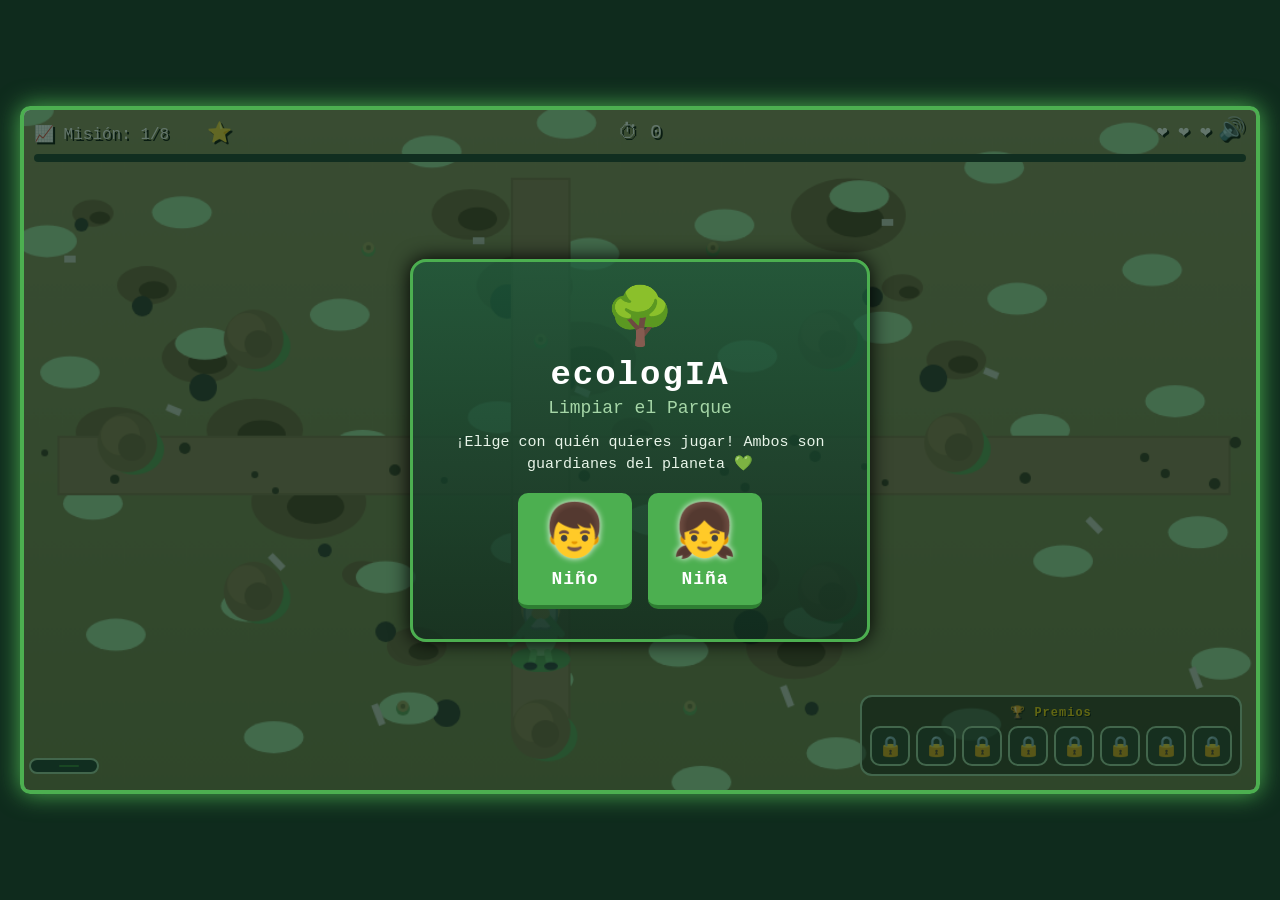
==== ecologIA-juego.html @ 9d5a1184 "Macetas: dibujo visible y grande, 4 macetas para colocar, fix undefined items de mision 8, sin talle" ====
<!DOCTYPE html>
<html lang="es">

<head>
    <meta charset="UTF-8">
    <meta name="viewport"
        content="width=device-width, initial-scale=1.0, maximum-scale=1.0, user-scalable=no, viewport-fit=cover">
    <title>ecologIA: Limpiar el Parque</title>
    <style>
        * {
            margin: 0;
            padding: 0;
            box-sizing: border-box;
        }

        #musicBtn {
            position: absolute;
            top: 10px;
            right: 10px;
            background: transparent;
            border: none;
            color: #fff;
            font-size: 22px;
            cursor: pointer;
            text-shadow: 2px 2px 0 #000;
            padding: 0;
            line-height: 1;
            z-index: 11;
        }

        #musicBtn:hover {
            opacity: 0.8;
        }

        #livesDisplay {
            position: absolute;
            top: 10px;
            right: 45px;
            color: white;
            font-size: 18px;
            text-shadow: 2px 2px 0 #000;
            pointer-events: none;
            z-index: 10;
        }

        html,
        body {
            height: 100%;
        }

        body {
            background: #0f2b1d;
            display: flex;
            justify-content: center;
            align-items: center;
            height: 100vh;
            height: 100dvh;
            font-family: 'Segoe UI', 'Courier New', monospace;
            overflow: hidden;
            touch-action: manipulation;
            -webkit-user-select: none;
            user-select: none;
            -webkit-touch-callout: none;
        }

        #gameContainer {
            position: relative;
            border: 4px solid #4caf50;
            border-radius: 10px;
            box-shadow: 0 0 24px #4caf50;
            overflow: hidden;
            touch-action: none;
        }

        canvas {
            display: block;
            background: #a8e6cf;
            touch-action: none;
        }

        #ui {
            position: absolute;
            top: 10px;
            left: 10px;
            right: 10px;
            color: white;
            font-size: 16px;
            text-shadow: 2px 2px 0 #000;
            pointer-events: none;
            z-index: 10;
            display: flex;
            justify-content: space-between;
            gap: 10px;
        }

        #ui .left span {
            margin-right: 18px;
        }

        #timerDisplay {
            position: absolute;
            top: 10px;
            left: 50%;
            transform: translateX(-50%);
            color: white;
            font-size: 20px;
            text-shadow: 2px 2px 0 #000;
            pointer-events: none;
            z-index: 10;
        }

        #progressBar {
            position: absolute;
            top: 44px;
            left: 10px;
            right: 10px;
            height: 8px;
            background: #163527;
            border-radius: 5px;
            z-index: 10;
            pointer-events: none;
            overflow: hidden;
        }

        #progressBar.hidden {
            display: none;
        }

        #progressFill {
            height: 100%;
            width: 100%;
            background: #4caf50;
            border-radius: 5px;
            transition: width 0.1s linear;
        }

        #missionBanner {
            position: absolute;
            bottom: 16px;
            left: 5px;
            background: #163527;
            border: 2px solid #a5d6a7;
            border-radius: 20px;
            padding: 5px 18px;
            color: white;
            font-size: 15px;
            font-weight: bold;
            text-shadow: 1px 1px 0 #000;
            z-index: 10;
            pointer-events: none;
            display: flex;
            gap: 10px;
            align-items: center;
            white-space: nowrap;
        }

        #missionBanner.hidden {
            display: none;
        }

        #missionIcon {
            border-radius: 4px;
            flex-shrink: 0;
        }

        #missionProgress {
            background: #2e7d32;
            border-radius: 10px;
            padding: 1px 10px;
        }

        #prizeBoard {
            position: absolute;
            bottom: 14px;
            right: 14px;
            background: rgba(0, 0, 0, 0.55);
            border: 2px solid #a5d6a7;
            border-radius: 12px;
            padding: 8px;
            z-index: 16;
            pointer-events: auto;
            display: flex;
            flex-direction: column;
            align-items: center;
            gap: 6px;
        }

        .prize-board-title {
            color: #ffd600;
            font-size: 12px;
            font-weight: bold;
            text-shadow: 1px 1px 0 #000;
            letter-spacing: 1px;
        }

        .prize-slots {
            display: flex;
            gap: 6px;
        }

        .prize-slot {
            width: 40px;
            height: 40px;
            background: rgba(28, 58, 40, 0.55);
            border: 2px solid #a5d6a7;
            border-radius: 10px;
            display: flex;
            align-items: center;
            justify-content: center;
            font-size: 20px;
            cursor: pointer;
            transition: transform 0.1s, border-color 0.1s, background 0.1s;
        }

        .prize-slot.locked {
            cursor: default;
        }

        .prize-slot.selected {
            border-color: #ffd600;
            background: rgba(109, 87, 0, 0.55);
            box-shadow: 0 0 8px #ffd600;
            transform: scale(1.1);
        }

        .prize-slot.placed {
            border-color: #4caf50;
            background: rgba(31, 77, 46, 0.55);
        }

        #placementBanner {
            position: absolute;
            bottom: 100px;
            left: 50%;
            transform: translateX(-50%);
            background: #0f2b1d;
            border: 2px solid #ffd600;
            border-radius: 12px;
            padding: 10px 16px;
            color: white;
            font-size: 14px;
            font-weight: bold;
            text-shadow: 1px 1px 0 #000;
            z-index: 18;
            display: flex;
            align-items: center;
            gap: 12px;
            white-space: nowrap;
        }

        #placementBanner button {
            font-size: 14px;
            padding: 6px 14px;
        }

        #placementBanner.hidden {
            display: none;
        }

        .screen {
            position: absolute;
            inset: 0;
            background: rgba(15, 43, 29, 0.65);
            display: flex;
            justify-content: center;
            align-items: center;
            z-index: 20;
        }

        .screen.hidden {
            display: none;
        }

        .card {
            background: linear-gradient(180deg, rgba(29, 92, 61, 0.7), rgba(15, 43, 29, 0.7));
            border: 3px solid #4caf50;
            border-radius: 16px;
            padding: 30px 36px;
            max-width: 92%;
            width: 460px;
            text-align: center;
            color: white;
            box-shadow: 0 0 20px #000000;
        }

        .logo {
            font-size: 56px;
            line-height: 1;
        }

        h1 {
            font-size: 34px;
            margin: 8px 0 4px;
            letter-spacing: 2px;
        }

        .subtitle {
            color: #a5d6a7;
            font-size: 18px;
            margin-bottom: 14px;
        }

        .intro {
            font-size: 15px;
            line-height: 1.5;
            margin-bottom: 16px;
            color: #e8f5e9;
        }

        .instructions {
            display: flex;
            flex-direction: column;
            gap: 8px;
            font-size: 14px;
            margin-bottom: 20px;
            color: #c8e6c9;
        }

        .instructions div {
            display: flex;
            align-items: center;
            gap: 6px;
            justify-content: center;
        }

        .key {
            display: inline-block;
            background: #2e7d32;
            border: 1px solid #a5d6a7;
            border-bottom-width: 3px;
            border-radius: 6px;
            padding: 2px 8px;
            font-weight: bold;
        }

        button {
            background: #4caf50;
            color: white;
            border: none;
            border-bottom: 4px solid #2e7d32;
            border-radius: 10px;
            font-size: 20px;
            font-weight: bold;
            padding: 12px 34px;
            cursor: pointer;
            font-family: inherit;
            letter-spacing: 1px;
            transition: transform 0.08s, background 0.15s;
        }

        button:hover {
            background: #66bb6a;
        }

        button:active {
            transform: translateY(2px);
            border-bottom-width: 2px;
        }

        .char-select {
            display: flex;
            gap: 16px;
            justify-content: center;
        }

        .char-option {
            display: flex;
            flex-direction: column;
            align-items: center;
            gap: 8px;
            padding: 16px 24px;
            font-size: 18px;
        }

        .char-face {
            font-size: 52px;
            line-height: 1;
            filter: drop-shadow(0 0 3px #ffffff);
        }

        .final-score {
            font-size: 22px;
            margin: 12px 0;
            color: #a5d6a7;
        }

        .tip {
            font-size: 14px;
            color: #c8e6c9;
            margin-bottom: 18px;
        }

        .fact-bubble {
            position: absolute;
            bottom: 30px;
            left: 50%;
            transform: translateX(-50%);
            background: #ffffff;
            color: #1b5e20;
            padding: 10px 16px;
            border-radius: 12px;
            border: 2px solid #4caf50;
            font-size: 14px;
            max-width: 84%;
            text-align: center;
            z-index: 15;
            box-shadow: 0 3px 8px #000000;
            animation: pop 0.3s ease;
        }

        .fact-bubble.hidden {
            display: none;
        }

        @keyframes pop {
            from {
                transform: translateX(-50%) scale(0.7);
            }

            to {
                transform: translateX(-50%) scale(1);
            }
        }

        .speech-bubble {
            position: absolute;
            bottom: 90px;
            left: 50%;
            transform: translateX(-50%);
            background: #ffffff;
            color: #1b5e20;
            border: 3px solid #4caf50;
            border-radius: 16px;
            padding: 12px 18px;
            font-size: 17px;
            font-weight: bold;
            max-width: 82%;
            text-align: center;
            z-index: 18;
            display: flex;
            align-items: center;
            gap: 10px;
            box-shadow: 0 3px 8px #000000;
            animation: pop 0.3s ease;
        }

        .speech-bubble.hidden {
            display: none;
        }

        #speechFace {
            width: 64px;
            height: 64px;
            flex-shrink: 0;
        }

        #touchControls {
            position: absolute;
            bottom: 12px;
            left: 0;
            right: 0;
            display: flex;
            justify-content: space-between;
            align-items: flex-end;
            padding: 0 14px;
            z-index: 15;
            pointer-events: none;
        }

        #touchControls.hidden {
            display: none !important;
        }

        .dpad {
            display: grid;
            grid-template-columns: 56px 56px 56px;
            grid-template-rows: 56px 56px 56px;
            gap: 4px;
        }

        .ctrl-btn {
            pointer-events: auto;
            width: 56px;
            height: 56px;
            border-radius: 12px;
            font-size: 20px;
            padding: 0;
            background: #4caf50;
            border: 2px solid #ffffff;
            border-bottom: 4px solid #2e7d32;
        }

        .dp-up {
            grid-column: 2;
            grid-row: 1;
        }

        .dp-left {
            grid-column: 1;
            grid-row: 2;
        }

        .dp-right {
            grid-column: 3;
            grid-row: 2;
        }

        .dp-down {
            grid-column: 2;
            grid-row: 3;
        }

        .actions {
            display: flex;
            gap: 10px;
            padding-bottom: 4px;
        }

        .act-btn {
            pointer-events: auto;
            width: 58px;
            height: 58px;
            border-radius: 50%;
            font-size: 24px;
            padding: 0;
            background: #ff9800;
            border: 2px solid #ffffff;
            border-bottom: 4px solid #e65100;
        }

        .act-btn:active {
            transform: translateY(2px);
            border-bottom-width: 2px;
        }

        @media (pointer: coarse) {
            #touchControls {
                display: flex;
            }

            #missionBanner {
                bottom: 195px;
            }

            #placementBanner {
                bottom: 135px;
            }

            #prizeBoard {
                bottom: 140px;
            }

            #missionText {
                font-size: 13px;
            }

            #ui {
                font-size: 13px;
            }

            #speechBubble {
                bottom: 200px;
            }

            .prize-slot {
                width: 44px;
                height: 44px;
                font-size: 22px;
            }
        }

        @media (max-height: 500px) {
            #missionBanner {
                bottom: 160px;
            }
        }
    </style>
</head>

<body>

    <div id="gameContainer">
        <canvas id="gameCanvas"></canvas>

        <div id="ui">
            <div class="left">
                <span id="levelDisplay">📈 Nivel: 1</span>
                <button id="cheatBtn" style="pointer-events:auto; background:transparent; border:none; color:white; font-size:20px; cursor:pointer; text-shadow:2px 2px 0 #000; padding:0; margin-left:10px; box-shadow:none;" title="Atajo">⭐</button>
            </div>
        </div>

        <button id="musicBtn" title="Música de fondo">🔊</button>
        <span id="livesDisplay">❤️ ❤️ ❤️</span>

        <div id="progressBar">
            <div id="progressFill"></div>
        </div>

        <div id="timerDisplay">⏱ 45</div>

        <div id="missionBanner">
            <span id="missionText"></span>
            <span id="missionProgress"></span>
        </div>

        <div id="prizeBoard">
            <div class="prize-board-title">🏆 Premios</div>
            <div class="prize-slots" id="prizeSlots"></div>
        </div>

        <div id="placementBanner" class="hidden">
            <span>Elige un premio del tablero y haz clic en el parque para colocarlo</span>
            <button id="finishBtn">Terminar</button>
        </div>

        <div id="factBubble" class="fact-bubble hidden"></div>

        <div id="speechBubble" class="speech-bubble hidden">
            <canvas id="speechFace" width="80" height="80"></canvas>
            <span id="speechText"></span>
        </div>

        <div id="ballChoice" class="screen hidden">
            <div class="card">
                <h1>🎮 Elige un juego</h1>
                <p class="tip">¿Qué quieres jugar?</p>
                <div class="char-select">
                    <button id="soccerBtn" class="char-option">
                        <span class="char-face">⚽</span>
                        <span class="char-name">Fútbol</span>
                    </button>
                    <button id="volleyBtn" class="char-option">
                        <span class="char-face">🏐</span>
                        <span class="char-name">Vóley</span>
                    </button>
                </div>
            </div>
        </div>

        <div id="touchControls" class="hidden">
            <div class="dpad">
                <button id="btnUp" class="ctrl-btn dp-up">▲</button>
                <button id="btnLeft" class="ctrl-btn dp-left">◀</button>
                <button id="btnRight" class="ctrl-btn dp-right">▶</button>
                <button id="btnDown" class="ctrl-btn dp-down">▼</button>
            </div>
            <div class="actions">
                <button id="btnKick" class="act-btn" title="Patear la pelota">⚽</button>
                <button id="btnGrab" class="act-btn" title="Agarrar / tirar la pelota">🤲</button>
            </div>
        </div>

        <div id="selectScreen" class="screen">
            <div class="card">
                <div class="logo">🌳</div>
                <h1>ecologIA</h1>
                <p class="subtitle">Limpiar el Parque</p>
                <p class="intro">¡Elige con quién quieres jugar! Ambos son guardianes del planeta 💚</p>
                <div class="char-select">
                    <button id="boyBtn" class="char-option">
                        <span class="char-face boy-face">👦</span>
                        <span class="char-name">Niño</span>
                    </button>
                    <button id="girlBtn" class="char-option">
                        <span class="char-face girl-face">👧</span>
                        <span class="char-name">Niña</span>
                    </button>
                </div>
            </div>
        </div>

        <div id="startScreen" class="screen hidden">
            <div class="card">
                <div class="logo">🌳</div>
                <h1>ecologIA</h1>
                <p class="subtitle">Limpiar el Parque</p>
                <p class="intro">El parque está sucio y descuidado. Completa cada misión recogiendo sólo la basura que
                    indica antes de que el tiempo se agote. Cada premio que ganes caerá en el tablero de abajo 🏆, y
                    cuando termines de limpiar el parque podrás colocarlos donde quieras. ¡Sé el guardian que el planeta
                    necesita!</p>
                <div class="instructions">
                    <div><span class="key">WASD</span> / <span class="key">←↑↓→</span> Mover</div>
                    <div><span class="key">Espacio</span> Patear la pelota · <span class="key">R</span> Agarrar / tirar
                    </div>
                    <div><span class="key">Clic</span> Colocar premios al final</div>
                </div>
                <button id="startBtn">Comenzar</button>
            </div>
        </div>

        <div id="gameOverScreen" class="screen hidden">
            <div class="card">
                <h1>💔 ¡Se acabó!</h1>
                <p class="tip">El planeta te necesita: cada residuo bien separado cuenta.</p>
                <button id="restartBtn">Reintentar</button>
            </div>
        </div>

        <div id="congratsScreen" class="screen hidden" style="background:transparent;">
            <div class="card" style="margin-top:10px;">
                <div class="logo">🌍</div>
                <h1>¡Felicidades eres un guardian del planeta!</h1>
                <p class="tip">Gracias por cuidar nuestro hogar. Cada acción cuenta para un futuro mejor.</p>
                <button id="guardianBtn">Cuidaré el planeta</button>
            </div>
        </div>
    </div>

    <script>
        /* ecologIA: Limpiar el Parque - Motor del juego */
        (() => {
            'use strict';

            const canvas = document.getElementById('gameCanvas');
            const ctx = canvas.getContext('2d');

            const W = 1080, H = 600;
            const BOUNDS = { x1: 45, y1: 70, x2: 1035, y2: 550 };

            const TREES = [[200, 200], [700, 200], [200, 420], [700, 420], [90, 290], [810, 290], [450, 540]];

            const FLOWERS = [[300, 120], [600, 120], [330, 520], [580, 520], [450, 200], [450, 440]];

            const ITEMS = [
                { emoji: '🥛', cat: 'descartable', fact: 'Gracias a la invención de los vasos de plastico logra evitar contagios, al no compartir tazas.' },
                { emoji: '🥕', cat: 'organico', fact: 'La composta hecha con restos orgánicos enriquece el suelo.' },
                { emoji: '🧴', cat: 'plastico', fact: 'Una botella de plástico tarda hasta 500 años en degradarse.' },
                { emoji: '🛍️', cat: 'plastico', fact: 'Cada año terminan en el mar 8 millones de toneladas de plástico.' },
                { emoji: '🥤', cat: 'plastico', fact: '¡Reutilizar bolsas evita miles de bolsas plásticas al año!' },
                { emoji: '🛢️', cat: 'galon', fact: '¿Sabías que los galones de plástico se podían transformar en lindas macetas?' },
                { emoji: '🫙', cat: 'taper', fact: '¿Sabías que los toppers de plástico están hechos de polímeros sintéticos derivados del petróleo?' },
                { emoji: '🪥', cat: 'sorbete', fact: 'Los sorbetes de plástico contaminan los océanos y matan a los animales marinos.' },
                { emoji: '🍬', cat: 'envoltorio', fact: 'Cuando intentas abrir el envoltorio del caramelo en un lugar con mucho silencio hace mucho ruido.' },
            ];

            const MISSIONS = [
                { accepts: ['🧴'], name: 'Recoge botellas de plástico', icon: '🧴', target: 8, prize: 'ball' },
                { accepts: ['🛢️'], name: 'Recoge galones de plástico', icon: '🛢️', target: 7, prize: 'ballgoal' },
                { accepts: ['🥛'], name: 'Recoge vasos de plástico', icon: '🥛', target: 6, prize: 'seesaw' },
                { accepts: ['🫙'], name: 'Recoge tapers de plástico', icon: '🫙', target: 4, prize: 'swing' },
                { accepts: ['🛍️'], name: 'Recoge bolsas de plástico', icon: '🛍️', target: 7, prize: 'stroller' },
                { accepts: ['🪥'], name: 'Recoge sorbetes de plástico', icon: '🪥', target: 6, prize: 'pool' },
                { accepts: ['🍬'], name: 'Recoge envoltorios de dulces', icon: '🍬', target: 5, prize: 'bicycle' },
                { accepts: [], name: 'Taller de reciclaje', icon: '🛠️', target: 1, prize: 'planter' },
            ];
            const MAX_LEVEL = MISSIONS.length;

            const PRIZES_INFO = {
                ball: { name: 'Pelota amarilla', emoji: '⚽' },
                ballgoal: {
                    name: 'Pelota con arco', emoji: '⚽',
                    svg: '<svg viewBox="0 0 52 52" width="44" height="44">' +
                        '<path d="M5 47 L5 14 L47 14 L47 47" fill="none" stroke="#ffffff" stroke-width="3"/>' +
                        '<line x1="15" y1="14" x2="15" y2="47" stroke="#ffffff" stroke-width="1.5"/>' +
                        '<line x1="26" y1="14" x2="26" y2="47" stroke="#ffffff" stroke-width="1.5"/>' +
                        '<line x1="37" y1="14" x2="37" y2="47" stroke="#ffffff" stroke-width="1.5"/>' +
                        '<line x1="5" y1="25" x2="47" y2="25" stroke="#ffffff" stroke-width="1.5"/>' +
                        '<line x1="5" y1="36" x2="47" y2="36" stroke="#ffffff" stroke-width="1.5"/>' +
                        '</svg>',
                },
                seesaw: {
                    name: 'Sube y baja', emoji: '🛝',
                    svg: '<svg viewBox="0 0 52 52" width="44" height="44">' +
                        '<line x1="5" y1="47" x2="48" y2="47" stroke="#5d4037" stroke-width="2.5"/>' +
                        '<path d="M32 47 L45 47 L39 34 Z" fill="#a1887f" stroke="#5d4037" stroke-width="1"/>' +
                        '<rect x="28" y="31" width="20" height="3.5" rx="1.5" fill="#8d6e63" transform="rotate(-10 38 33)"/>' +
                        '</svg>',
                },
                swing: {
                    name: 'Columpio', emoji: '🛝',
                    svg: '<svg viewBox="0 0 52 52" width="44" height="44">' +
                        '<path d="M5 47 L17 14 L29 47" fill="none" stroke="#5d4037" stroke-width="2.5"/>' +
                        '<line x1="12" y1="21" x2="12" y2="33" stroke="#5d4037" stroke-width="1.5"/>' +
                        '<line x1="22" y1="21" x2="22" y2="33" stroke="#5d4037" stroke-width="1.5"/>' +
                        '<rect x="9" y="33" width="16" height="3.5" rx="1.5" fill="#8d6e63"/>' +
                        '</svg>',
                },
                stroller: { name: '3 carritos para pasear niños', emoji: '🚗' },
                pool: { name: 'Piscina', emoji: '🏊' },
                bicycle: { name: '3 bicicletas', emoji: '🚲' },
                planter: { name: 'Macetas', emoji: '🪴' },
            };
            const PRIZE_ORDER = ['ball', 'ballgoal', 'seesaw', 'swing', 'stroller', 'pool', 'bicycle', 'planter'];

            const PICKUP_R = 28;
            const SPEED = 235;

            const state = {
                running: false,
                over: false,
                won: false,
                score: 0,
                lives: 3,
                level: 1,
                missionIndex: 0,
                mission: null,
                cleanCount: 0,
                gender: 'boy',
                player: { x: 450, y: 460, vx: 0, vy: 0, dir: { x: 0, y: -1 }, bob: 0 },
                keys: {},
                items: [],
                prizes: [],
                kickBall: null,
                holdingBall: false,
                people: [],
                playBall: null,
                roundFacts: [],
                placement: false,
                selectedPrize: null,
                selectedVariant: null,
                ballStage: null,
                lastCollected: null,
                lastCollectedAlpha: 0,
                bikeTimer: null,
                missionIntro: null,
                timer: 0,
                timeLimit: 50,
                shake: 0,
                particles: [],
                popups: [],
                bob: 0,
                lastTime: 0,
            };

            let audioCtx = null;

            // ---------- Utilidades ----------
            const $ = (id) => document.getElementById(id);

            function rand(items) { return items[Math.floor(Math.random() * items.length)]; }

            function dist(ax, ay, bx, by) { return Math.hypot(bx - ax, by - ay); }

            function lerpColor(a, b, t) {
                const pa = parseInt(a.slice(1), 16);
                const pb = parseInt(b.slice(1), 16);
                const ar = (pa >> 16) & 255, ag = (pa >> 8) & 255, ab = pa & 255;
                const br = (pb >> 16) & 255, bg = (pb >> 8) & 255, bb = pb & 255;
                const r = Math.round(ar + (br - ar) * t);
                const g = Math.round(ag + (bg - ag) * t);
                const bl = Math.round(ab + (bb - ab) * t);
                return `rgb(${r},${g},${bl})`;
            }

            function roundedRect(x, y, w, h, r) {
                r = Math.min(r, w / 2, h / 2);
                ctx.beginPath();
                ctx.moveTo(x + r, y);
                ctx.arcTo(x + w, y, x + w, y + h, r);
                ctx.arcTo(x + w, y + h, x, y + h, r);
                ctx.arcTo(x, y + h, x, y, r);
                ctx.arcTo(x, y, x + w, y, r);
                ctx.closePath();
            }

            function randomSpot(avoidItems = true) {
                for (let i = 0; i < 200; i++) {
                    const x = BOUNDS.x1 + Math.random() * (BOUNDS.x2 - BOUNDS.x1);
                    const y = BOUNDS.y1 + Math.random() * (BOUNDS.y2 - BOUNDS.y1);
                    if (dist(x, y, state.player.x, state.player.y) < 60) continue;
                    if (x > 960 && y > 490) continue;
                    if (avoidItems && state.items.some((it) => dist(x, y, it.x, it.y) < 55)) continue;
                    return { x, y };
                }
                return { x: 450, y: 300 };
            }

            // ---------- Audio ----------
            function ensureAudio() {
                if (!audioCtx) {
                    const AC = window.AudioContext || window.webkitAudioContext;
                    if (AC) audioCtx = new AC();
                }
                return audioCtx;
            }

            function tone(freq, dur, type = 'sine', vol = 0.2, when = 0) {
                const c = ensureAudio();
                if (!c) return;
                const o = c.createOscillator();
                const g = c.createGain();
                o.type = type;
                o.frequency.value = freq;
                const t = c.currentTime + when;
                g.gain.setValueAtTime(0.0001, t);
                g.gain.exponentialRampToValueAtTime(vol, t + 0.02);
                g.gain.exponentialRampToValueAtTime(0.0001, t + dur);
                o.connect(g).connect(c.destination);
                o.start(t);
                o.stop(t + dur + 0.05);
            }

            function sfxPick() { tone(440, 0.08, 'sine', 0.2); tone(660, 0.08, 'sine', 0.18, 0.06); }
            function sfxGood() { tone(523, 0.12, 'sine', 0.25); tone(784, 0.2, 'sine', 0.25, 0.09); }
            function sfxBad() { tone(180, 0.25, 'sawtooth', 0.22); tone(120, 0.3, 'sawtooth', 0.18, 0.1); }
            function sfxHint() { tone(350, 0.08, 'triangle', 0.12); }
            function sfxLevel() { [523, 659, 784, 1047].forEach((f, i) => tone(f, 0.15, 'square', 0.16, i * 0.1)); }
            function sfxWin() { [523, 659, 784, 1047, 1319].forEach((f, i) => tone(f, 0.2, 'triangle', 0.2, i * 0.12)); }
            function sfxGameOver() { [400, 300, 200, 100].forEach((f, i) => tone(f, 0.2, 'sawtooth', 0.18, i * 0.15)); }

            // ---------- Música de fondo (naturaleza) ----------
            const natureMusic = {
                started: false,
                muted: false,
                birdTimer: 3,
                musicStarted: false,
                nextBar: 0,
                bpm: 105,
                melody: [
                    [0, 523.25], [2, 659.25], [4, 783.99], [6, 659.25],
                    [8, 880], [10, 783.99], [12, 659.25], [14, 523.25],
                    [16, 587.33], [18, 698.46], [20, 880], [22, 698.46],
                    [24, 783.99], [26, 698.46], [28, 587.33], [30, 493.88],
                    [32, 523.25], [34, 659.25], [36, 783.99], [38, 659.25],
                    [40, 880], [42, 783.99], [44, 659.25], [46, 783.99],
                    [48, 698.46], [50, 587.33], [52, 493.88], [54, 587.33],
                    [56, 523.25], [62, 1046.5],
                ],
                bass: [
                    [0, 130.81], [4, 130.81], [8, 196], [12, 196],
                    [16, 220], [20, 220], [24, 174.61], [28, 174.61],
                    [32, 130.81], [36, 130.81], [40, 196], [44, 196],
                    [48, 174.61], [52, 174.61], [56, 130.81], [60, 130.81],
                ],
                playNote(freq, t, dur, type, vol) {
                    const c = ensureAudio();
                    const o = c.createOscillator();
                    const g = c.createGain();
                    o.type = type;
                    o.frequency.value = freq;
                    g.gain.setValueAtTime(0.0001, t);
                    g.gain.exponentialRampToValueAtTime(vol, t + 0.02);
                    g.gain.exponentialRampToValueAtTime(0.0001, t + dur);
                    o.connect(g);
                    g.connect(c.destination);
                    o.start(t);
                    o.stop(t + dur + 0.05);
                },
                scheduleBar() {
                    const c = ensureAudio();
                    if (!c) return;
                    const stepDur = 60 / this.bpm / 2;
                    this.melody.forEach(([st, f]) => {
                        this.playNote(f, this.nextBar + st * stepDur, stepDur * 0.85, 'triangle', 0.07);
                    });
                    this.bass.forEach(([st, f]) => {
                        this.playNote(f, this.nextBar + st * stepDur, stepDur * 4, 'sine', 0.1);
                    });
                    this.nextBar += 32 * stepDur;
                },
                startMusic() {
                    const c = ensureAudio();
                    if (!c || this.musicStarted) return;
                    this.musicStarted = true;
                    this.nextBar = c.currentTime + 0.1;
                },
                start() {
                    const c = ensureAudio();
                    if (!c || this.started) return;
                    this.started = true;
                    try { if (c.resume) c.resume(); } catch (e) { }
                    // buffer de ruido (viento)
                    const len = c.sampleRate * 2;
                    const buf = c.createBuffer(1, len, c.sampleRate);
                    const d = buf.getChannelData(0);
                    let last = 0;
                    for (let i = 0; i < len; i++) {
                        const w = Math.random() * 2 - 1;
                        last = (last + 0.02 * w) / 1.02;
                        d[i] = last * 4;
                    }
                    // viento suave
                    const src = c.createBufferSource();
                    src.buffer = buf;
                    src.loop = true;
                    const lp = c.createBiquadFilter();
                    lp.type = 'lowpass';
                    lp.frequency.value = 480;
                    this.wind = c.createGain();
                    this.wind.gain.value = 0.06;
                    src.connect(lp);
                    lp.connect(this.wind);
                    this.wind.connect(c.destination);
                    src.start();
                    const lfo = c.createOscillator();
                    lfo.frequency.value = 0.08;
                    const lfoG = c.createGain();
                    lfoG.gain.value = 0.03;
                    lfo.connect(lfoG);
                    lfoG.connect(this.wind.gain);
                    lfo.start();
                    const flfo = c.createOscillator();
                    flfo.frequency.value = 0.05;
                    const flfoG = c.createGain();
                    flfoG.gain.value = 150;
                    flfo.connect(flfoG);
                    flfoG.connect(lp.frequency);
                    flfo.start();
                    // arroyo (ruido en banda media, muy suave)
                    const src2 = c.createBufferSource();
                    src2.buffer = buf;
                    src2.loop = true;
                    src2.playbackRate.value = 0.7;
                    const bp = c.createBiquadFilter();
                    bp.type = 'bandpass';
                    bp.frequency.value = 2200;
                    bp.Q.value = 0.6;
                    this.stream = c.createGain();
                    this.stream.gain.value = 0.015;
                    src2.connect(bp);
                    bp.connect(this.stream);
                    this.stream.connect(c.destination);
                    src2.start();
                    this.startMusic();
                },
                setMuted(m) {
                    this.muted = m;
                    if (this.wind) this.wind.gain.value = m ? 0 : 0.06;
                    if (this.stream) this.stream.gain.value = m ? 0 : 0.015;
                    if (!m && this.musicStarted) {
                        const c = ensureAudio();
                        if (c) this.nextBar = c.currentTime + 0.1;
                    }
                },
                tick(dt) {
                    if (!this.started || this.muted) return;
                    this.birdTimer -= dt;
                    if (this.birdTimer <= 0) {
                        // varios pájaros cantando a la vez
                        this.chirp();
                        if (Math.random() < 0.7) this.chirp();
                        if (Math.random() < 0.4) this.chirp();
                        if (Math.random() < 0.2) this.chirp();
                        this.birdTimer = 0.5 + Math.random() * 1.5;
                    }
                    // melodía del parque
                    if (this.musicStarted) {
                        const c = ensureAudio();
                        if (!c) return;
                        while (c.currentTime > this.nextBar - 0.15) {
                            if (this.muted) this.nextBar += 32 * (60 / this.bpm / 2);
                            else this.scheduleBar();
                        }
                    }
                },
                chirp() {
                    const c = ensureAudio();
                    if (!c) return;
                    const t = c.currentTime;
                    const osc = c.createOscillator();
                    const g = c.createGain();
                    const f0 = 2100 + Math.random() * 1400;
                    osc.type = 'sine';
                    osc.frequency.setValueAtTime(f0, t);
                    const notes = 3 + Math.floor(Math.random() * 3);
                    for (let i = 0; i < notes; i++) {
                        osc.frequency.exponentialRampToValueAtTime(f0 * (0.7 + Math.random() * 0.9), t + (i + 1) * 0.09);
                    }
                    g.gain.setValueAtTime(0.0001, t);
                    g.gain.exponentialRampToValueAtTime(0.05, t + 0.02);
                    g.gain.exponentialRampToValueAtTime(0.0001, t + 0.7);
                    osc.connect(g);
                    g.connect(c.destination);
                    osc.start(t);
                    osc.stop(t + 0.8);
                },
            };

            // ---------- Misiones ----------
            function spawnMissionItems(targetRemaining) {
                const mission = state.mission;
                const pool = ITEMS.filter((it) => mission.accepts.includes(it.emoji));
                const targetCount = Math.max(0, targetRemaining);
                state.items = state.items.filter((it) => it.missionIdx !== state.missionIndex);
                for (let i = 0; i < targetCount; i++) {
                    if (pool.length === 0) break;
                    const it = rand(pool);
                    const spot = randomSpot(true);
                    state.items.push({ ...it, missionIdx: state.missionIndex, x: spot.x, y: spot.y });
                }
            }

            function spawnAllItems() {
                state.items = [];
                MISSIONS.forEach((m, mi) => {
                    const pool = ITEMS.filter((it) => m.accepts.includes(it.emoji));
                    for (let i = 0; i < m.target; i++) {
                        if (pool.length === 0) break;
                        const it = rand(pool);
                        const spot = randomSpot(true);
                        state.items.push({ ...it, missionIdx: mi, x: spot.x, y: spot.y });
                    }
                });
            }

            function startMission(index, keepPos) {
                const m = MISSIONS[Math.min(index, MAX_LEVEL - 1)];
                state.level = index + 1;
                state.missionIndex = index;
                state.mission = { accepts: m.accepts, name: m.name, icon: m.icon, target: m.target, count: 0, prize: m.prize };
                state.timeLimit = 30;
                state.timer = state.timeLimit;
                if (!keepPos) {
                    state.player.x = 450;
                    state.player.y = 460;
                    state.player.dir = { x: 0, y: -1 };
                }
                if (!keepPos) spawnAllItems();
                state.roundFacts = [];
                state.running = false;
                state.missionIntro = { text: m.name, icon: m.icon, timer: 5 };
                updateHUD();
            }

            function resetGame() {
                state.score = 0;
                state.lives = 3;
                state.over = false;
                state.won = false;
                state.particles = [];
                state.popups = [];
                state.shake = 0;
                state.prizes = [];
                state.people = [];
                state.kickBall = null;
                state.holdingBall = false;
                state.playBall = null;
                state.placement = false;
                state.selectedPrize = null;
                state.selectedVariant = null;
                state.ballStage = null;
                state.cleanCount = 0;
                state.roundFacts = [];
                state.running = true;
                hideSpeech();
                $('missionBanner').classList.remove('hidden');
                $('progressBar').classList.remove('hidden');
                $('placementBanner').classList.add('hidden');
                $('prizeSlots').dataset.built = '';
                updateBoard();
                startMission(0);
                hideScreens();
                updateHUD();
            }

            // ---------- Acciones ----------
            function kickBall() {
                if (state.holdingBall) return;
                const pb = state.playBall;
                if (!pb || !pb.kids || !pb.kids.every((k) => k.arrived)) return;
                const pr = state.prizes.find((p) => p.type === 'ball');
                if (!pr || pr.ballX == null || pr.ballY == null) return;
                const bx = state.kickBall ? state.kickBall.x : pr.ballX;
                const by = state.kickBall ? state.kickBall.y : pr.ballY;
                if (dist(state.player.x, state.player.y, bx, by) > 55) return;
                const dx = state.player.dir.x || (bx < state.player.x ? -1 : 1);
                const dy = state.player.dir.y || 0;
                const sp = Math.hypot(dx, dy) || 1;
                state.kickBall = { x: bx, y: by, vx: (dx / sp) * 430, vy: (dy / sp) * 430 };
                sfxPick();
            }

            function toggleHoldBall() {
                if (state.holdingBall) {
                    // ya la tengo: la tiro por arriba
                    const k = state.kickBall || {};
                    const dx = state.player.dir.x || (k.vx || 0);
                    const dy = state.player.dir.y || (k.vy || 0);
                    const sp = Math.hypot(dx, dy) || 1;
                    state.kickBall = {
                        x: state.player.x, y: state.player.y,
                        vx: (dx / sp) * 260, vy: (dy / sp) * 260,
                        lob: true, h: 10, vh: -300,
                    };
                    state.holdingBall = false;
                    sfxPick();
                    return;
                }
                // tratar de agarrar la pelota
                const pb = state.playBall;
                if (!pb || !pb.kids || !pb.kids.every((k) => k.arrived)) return;
                const pr = state.prizes.find((p) => p.type === 'ball');
                if (!pr || pr.ballX == null || pr.ballY == null) return;
                const bx = state.kickBall ? state.kickBall.x : pr.ballX;
                const by = state.kickBall ? state.kickBall.y : pr.ballY;
                if (dist(state.player.x, state.player.y, bx, by) > 55) return;
                state.kickBall = null;
                state.holdingBall = true;
                sfxPick();
            }

            function updateKickBall(dt) {
                if (state.holdingBall) return;
                const pr = state.prizes.find((p) => p.type === 'ball');
                if (!pr || pr.ballX == null || !state.kickBall) return;
                const k = state.kickBall;
                if (k.lob) {
                    // va por el aire: sube y baja por gravedad
                    k.h += k.vh * dt;
                    k.vh += 620 * dt;
                    k.x += k.vx * dt;
                    k.y += k.vy * dt;
                    if (k.h <= 0 && k.vh > 0) {
                        k.h = 0;
                        k.lob = false;
                        k.vh = 0;
                    }
                } else {
                    k.x += k.vx * dt;
                    k.y += k.vy * dt;
                    const f = Math.max(0, 1 - 1.3 * dt);
                    k.vx *= f;
                    k.vy *= f;
                }
                if (k.x < BOUNDS.x1 + 12) { k.x = BOUNDS.x1 + 12; k.vx = Math.abs(k.vx) * 0.6; }
                if (k.x > BOUNDS.x2 - 12) { k.x = BOUNDS.x2 - 12; k.vx = -Math.abs(k.vx) * 0.6; }
                if (k.y < BOUNDS.y1 + 12) { k.y = BOUNDS.y1 + 12; k.vy = Math.abs(k.vy) * 0.6; }
                if (k.y > BOUNDS.y2 - 12) { k.y = BOUNDS.y2 - 12; k.vy = -Math.abs(k.vy) * 0.6; }
                if (!k.lob && k.vx * k.vx + k.vy * k.vy < 40) {
                    pr.ballX = k.x;
                    pr.ballY = k.y;
                    state.kickBall = null;
                }
            }

            function tryPickup() {
                for (let i = 0; i < state.items.length; i++) {
                    const it = state.items[i];
                    if (dist(state.player.x, state.player.y, it.x, it.y) <= PICKUP_R) {
                        // solo se puede agarrar lo que pide la misión
                        if (!state.mission.accepts.includes(it.emoji)) continue;
                        state.items.splice(i, 1);
                        const pts = 15;
                        state.score += pts;
                        state.lastCollected = it.emoji;
                        state.lastCollectedAlpha = 1;
                        spawnParticles(it.x, it.y, '#ffd54f');
                        popup(it.x, it.y - 20, `+${pts}`, '#fff176');
                        if (!state.roundFacts.includes(it.fact)) state.roundFacts.push(it.fact);
                        sfxPick();

                        state.mission.count++;
                        if (state.mission.count >= state.mission.target) {
                            completeMission();
                        }
                        updateHUD();
                        return true;
                    }
                }
                return false;
            }

            // ---------- Premios y tablero ----------
            function grantPrize(type) {
                if (type === 'planter') {
                    for (let i = 0; i < 4; i++) {
                        state.prizes.push({ type, owned: true, placed: false, x: 0, y: 0 });
                    }
                } else {
                    const pr = state.prizes.find((p) => p.type === type);
                    if (pr) { pr.owned = true; }
                    else { state.prizes.push({ type, owned: true, placed: false, x: 0, y: 0 }); }
                }
                popup(450, 220, `¡Premio: ${PRIZES_INFO[type].name}!`, '#fff176');
                sfxLevel();
                updateBoard();
            }

            function selectPrize(type) {
                if (state.running) return;
                const pr = state.prizes.find((p) => p.type === type);
                if (!pr || !pr.owned || pr.placed) { sfxHint(); return; }
                if (type === 'ballgoal') {
                    state.selectedPrize = 'ballgoal';
                    state.selectedVariant = 'soccer';
                    state.ballStage = 'arch';
                    updateBoard();
                    sfxPick();
                    return;
                }
                if (type === 'ball') {
                    state.selectedPrize = 'ball';
                    state.selectedVariant = null;
                    state.ballStage = 'ball';
                    updateBoard();
                    sfxPick();
                    return;
                }
                state.selectedPrize = state.selectedPrize === type ? null : type;
                updateBoard();
                sfxPick();
            }

            function chooseBallVariant(variant) {
                state.selectedPrize = state.selectedPrizeType || 'ball';
                state.selectedVariant = variant;
                state.ballStage = 'arch';
                hideScreens();
                updateBoard();
                sfxPick();
            }

            function placePrizeAt(x, y) {
                if (state.selectedPrize === 'ball' || state.selectedPrize === 'ballgoal') {
                    const pr = state.prizes.find((p) => p.type === state.selectedPrize);
                    if (!pr || !pr.owned || pr.placed) { sfxHint(); return; }
                    if (state.selectedPrize === 'ball' && state.ballStage === 'ball') {
                        // solo la pelota, sin arco
                        pr.ballX = x;
                        pr.ballY = y;
                        pr.placed = true;
                        state.selectedPrize = null;
                        state.selectedVariant = null;
                        state.ballStage = null;
                        spawnParticles(x, y, '#ffd54f');
                        popup(x, y - 40, `${PRIZES_INFO[pr.type].name} colocado`, '#fff176');
                        sfxGood();
                        updateBoard();
                        if (state.prizes.every((p) => p.placed)) finishPlacement();
                        return;
                    }
                    if (state.ballStage === 'arch') {
                        pr.archX = x;
                        pr.archY = y;
                        pr.variant = state.selectedVariant;
                        pr.placed = true;
                        state.selectedPrize = null;
                        state.selectedVariant = null;
                        state.ballStage = null;
                        spawnParticles(x, y, '#ffd54f');
                        popup(x, y - 40, `${PRIZES_INFO[pr.type].name} colocado`, '#fff176');
                        sfxGood();
                        updateBoard();
                        if (state.prizes.every((p) => p.placed)) finishPlacement();
                        return;
                    }
                    if (state.ballStage === 'ball') {
                        pr.ballX = x;
                        pr.ballY = y;
                        pr.placed = true;
                        state.selectedPrize = null;
                        state.selectedVariant = null;
                        state.ballStage = null;
                        spawnParticles(x, y, '#ffd54f');
                        popup(x, y - 40, `${PRIZES_INFO[pr.type].name} colocado`, '#fff176');
                        sfxGood();
                        updateBoard();
                        if (state.prizes.every((p) => p.placed)) finishPlacement();
                    }
                    return;
                }
                const pr = state.prizes.find((p) => p.type === state.selectedPrize);
                if (!pr || !pr.owned || pr.placed) { sfxHint(); return; }
                pr.placed = true;
                pr.x = x;
                pr.y = y;
                pr.variant = null;
                state.selectedPrize = null;
                state.selectedVariant = null;
                spawnParticles(x, y, '#ffd54f');
                popup(x, y - 40, `${PRIZES_INFO[pr.type].name} colocado`, '#fff176');
                sfxGood();
                updateBoard();
                if (state.prizes.every((p) => p.placed)) {
                    finishPlacement();
                }
            }

            function bannerText(text) {
                const span = $('placementBanner').querySelector('span');
                if (span) span.textContent = text;
            }

            function updateBoard() {
                const slots = $('prizeSlots');
                if (!slots.dataset.built) {
                    slots.innerHTML = '';
                    PRIZE_ORDER.forEach((type) => {
                        const div = document.createElement('div');
                        div.className = 'prize-slot locked';
                        div.dataset.type = type;
                        slots.appendChild(div);
                    });
                    slots.dataset.built = '1';
                }
                PRIZE_ORDER.forEach((type) => {
                    const div = slots.querySelector(`[data-type="${type}"]`);
                    const pr = state.prizes.find((p) => p.type === type);
                    const info = PRIZES_INFO[type];
                    div.innerHTML = pr && pr.owned ? (info.svg || info.emoji) : '🔒';
                    div.classList.toggle('locked', !(pr && pr.owned));
                    div.classList.toggle('selected', state.selectedPrize === type);
                    div.classList.toggle('placed', !!(pr && pr.placed));
                });
            }

            function enterPlacement() {
                state.placement = true;
                state.running = false;
                state.selectedPrize = null;
                state.selectedVariant = null;
                state.ballStage = null;
                state.player.x = 450;
                state.player.y = 460;
                hideScreens();
                $('placementBanner').classList.remove('hidden');
                showFact('Elige un premio del tablero y haz clic donde quieras colocarlo.');
                updateBoard();
            }

            function finishPlacement() {
                state.placement = false;
                state.selectedPrize = null;
                $('placementBanner').classList.add('hidden');
                $('prizeBoard').classList.add('hidden');
                state.running = true;
                showSpeech('¡El parque quedó hermoso! ¡Ahora abriremos el parque para todos! 💚');
                setTimeout(() => {
                    hideSpeech();
                    startParkOpening();
                }, 5000);
            }

            // ---------- Apertura del parque ----------
            const S_SWING = 1.7 * 1.25;
            const S_CAR = 1.7 * 1.2;

            function addChild(game, baseX, baseY, col, side) {
                const from = [-30 - state.people.length * 15, 170 + state.people.length * 20];
                const person = {
                    x: from[0], y: from[1], tx: baseX, ty: baseY,
                    ox: from[0], oy: from[1],
                    shirt: col.shirt, hair: col.hair, type: 'child', game,
                    baseX, baseY, side: side || 1,
                    arrived: false, moving: true, playPhase: state.people.length * 0.4, seed: state.people.length,
                };
                state.people.push(person);
                return person;
            }

            function startParkOpening() {
                const swingPr = state.prizes.find((p) => p.type === 'swing');
                const seesawPr = state.prizes.find((p) => p.type === 'seesaw');
                const ballPr = state.prizes.find((p) => p.type === 'ball');
                const ballgoalPr = state.prizes.find((p) => p.type === 'ballgoal');
                const strollerPr = state.prizes.find((p) => p.type === 'stroller');
                const poolPr = state.prizes.find((p) => p.type === 'pool');
                const bicyclePr = state.prizes.find((p) => p.type === 'bicycle');

                // adultos que entran al parque
                const adults = [
                    { from: [-20, 260], to: [130, 290], shirt: '#7e57c2', hair: '#4e342e' },
                    { from: [W + 20, 230], to: [W - 130, 250], shirt: '#26a69a', hair: '#212121' },
                    { from: [-20, 430], to: [190, 400], shirt: '#ef6c00', hair: '#6d4c41' },
                    { from: [W + 20, 420], to: [W - 160, 410], shirt: '#ec407a', hair: '#5d4037' },
                ];
                adults.forEach((a, i) => {
                    state.people.push({
                        x: a.from[0], y: a.from[1], tx: a.to[0], ty: a.to[1],
                        ox: a.from[0], oy: a.from[1],
                        shirt: a.shirt, hair: a.hair, type: 'adult', game: null,
                        arrived: false, moving: true, wander: true, idle: 0, playPhase: i * 0.4, seed: i,
                    });
                });

                // niños jugando en los juegos colocados
                const colors = [
                    { shirt: '#42a5f5', hair: '#4e342e' },
                    { shirt: '#66bb6a', hair: '#ffb300' },
                    { shirt: '#ff7043', hair: '#212121' },
                    { shirt: '#ab47bc', hair: '#6d4c41' },
                    { shirt: '#26c6da', hair: '#4e342e' },
                    { shirt: '#ffca28', hair: '#5d4037' },
                    { shirt: '#f48fb1', hair: '#4e342e' },
                    { shirt: '#80cbc4', hair: '#212121' },
                ];
                let c = 0;
                const next = () => colors[c++ % colors.length];

                if (swingPr && swingPr.placed) {
                    // columpio: un niño se columpia (sincronizado con el asiento)
                    const swingKid = addChild('swing', swingPr.x - 46 * S_SWING, swingPr.y - 10 * S_SWING, next());
                    swingKid.swingPivotX = swingPr.x - 48 * S_SWING;
                    swingKid.swingPivotY = swingPr.y - 44 * S_SWING;
                }
                if (seesawPr && seesawPr.placed) {
                    // sube y baja: dos niños coordinados
                    const kid1 = addChild('seesaw', seesawPr.x - 30, seesawPr.y - 15, next(), 1);
                    const kid2 = addChild('seesaw', seesawPr.x + 30, seesawPr.y - 15, next(), -1);
                    kid1.seesawPartner = kid2;
                    kid2.seesawPartner = kid1;
                }
                if (ballPr && ballPr.ballX != null) {
                    // pelota según el arco elegido
                    const kid1 = addChild('ball', ballPr.ballX - 50, ballPr.ballY, next());
                    const kid2 = addChild('ball', ballPr.ballX + 45, ballPr.ballY, next());
                    const arc = ballPr.variant === 'volley' ? 24 : 5;
                    const ay = ballPr.variant === 'volley' ? ballPr.archY - 55 : ballPr.archY - 4;
                    state.playBall = { t: 0, arc, ax: ballPr.archX, ay, kids: [kid1, kid2], current: 0, shoot: true };
                }
                if (ballgoalPr && ballgoalPr.ballX != null) {
                    // pelota con arco según el arco elegido
                    const kid1 = addChild('ball', ballgoalPr.ballX - 50, ballgoalPr.ballY, next());
                    const kid2 = addChild('ball', ballgoalPr.ballX + 45, ballgoalPr.ballY, next());
                    const arc = ballgoalPr.variant === 'volley' ? 24 : 5;
                    const ay = ballgoalPr.variant === 'volley' ? ballgoalPr.archY - 55 : ballgoalPr.archY - 4;
                    state.playBall = { t: 0, arc, ax: ballgoalPr.archX, ay, kids: [kid1, kid2], current: 0, shoot: true };
                }
                if (strollerPr && strollerPr.placed) {
                    // carritos: un niño por carro, se sube adentro y lo maneja
                    const carSeats = [
                        { x: strollerPr.x - 40, y: strollerPr.y, ph: 0 },
                        { x: strollerPr.x, y: strollerPr.y - 20, ph: 2 },
                        { x: strollerPr.x + 40, y: strollerPr.y, ph: 4 },
                    ];
                    carSeats.forEach((s) => {
                        const kid = addChild('cars', s.x, s.y, next());
                        kid.carPhase = s.ph;
                        kid.carBaseX = s.x;
                        kid.carBaseY = s.y;
                        kid.driving = true;
                    });
                }
                if (poolPr && poolPr.placed) {
                    // piscina: niños nadando
                    addChild('pool', poolPr.x - 30, poolPr.y, next());
                    addChild('pool', poolPr.x + 30, poolPr.y, next());
                }
                if (bicyclePr && bicyclePr.placed) {
                    // bicicletas: niños andando
                    const bikeSpots = [
                        { x: bicyclePr.x - 50, y: bicyclePr.y },
                        { x: bicyclePr.x, y: bicyclePr.y - 25 },
                        { x: bicyclePr.x + 50, y: bicyclePr.y },
                    ];
                    bikeSpots.forEach((s) => {
                        const kid = addChild('bicycle', s.x, s.y, next());
                        kid.bikePhase = Math.random() * Math.PI * 2;
                    });
                }

                // niños que corren por todo el parque (sin juego asignado)
                for (let i = 0; i < 3; i++) {
                    const col = next();
                    state.people.push({
                        x: -20 - i * 30, y: 200 + i * 40,
                        tx: 60 + Math.random() * (W - 140), ty: 120 + Math.random() * (H - 180),
                        ox: -20 - i * 30, oy: 200 + i * 40,
                        shirt: col.shirt, hair: col.hair, type: 'child', game: null,
                        arrived: false, moving: true, wander: true, idle: 0, playPhase: i * 0.5, seed: i,
                    });
                }

                setTimeout(() => {
                    show('congratsScreen');
                }, 9000);
            }

            function drawPerson(p) {
                const x = p.ox;
                const y = p.oy;
                const step = p.moving ? Math.sin(p.walk * 8) : 0;
                if (p.driving && p.arrived) {
                    const bob = Math.sin(state.bob * 3 + p.carPhase) * 2;
                    // ruedas
                    ctx.fillStyle = '#263238';
                    ctx.beginPath();
                    ctx.arc(x - 12, y + 18 + bob, 6, 0, Math.PI * 2);
                    ctx.arc(x + 12, y + 18 + bob, 6, 0, Math.PI * 2);
                    ctx.fill();
                    // carrocería
                    ctx.fillStyle = '#c62828';
                    ctx.beginPath();
                    ctx.roundRect ? ctx.roundRect(x - 18, y + 3 + bob, 36, 15, 4) : ctx.rect(x - 18, y + 3 + bob, 36, 15);
                    ctx.fill();
                    // torso del niño adentro
                    ctx.fillStyle = p.shirt;
                    ctx.beginPath();
                    ctx.ellipse(x, y - 2 + bob, 11, 8, 0, 0, Math.PI * 2);
                    ctx.fill();
                    // brazos al volante
                    ctx.strokeStyle = '#ffcc80';
                    ctx.lineWidth = 4;
                    ctx.lineCap = 'round';
                    ctx.beginPath();
                    ctx.moveTo(x - 11, y - 5 + bob); ctx.lineTo(x - 7, y + 1 + bob);
                    ctx.moveTo(x + 11, y - 5 + bob); ctx.lineTo(x + 7, y + 1 + bob);
                    ctx.stroke();
                    // techo
                    ctx.fillStyle = '#e53935';
                    ctx.beginPath();
                    ctx.roundRect ? ctx.roundRect(x - 14, y - 10 + bob, 28, 9, 3) : ctx.rect(x - 14, y - 10 + bob, 28, 9);
                    ctx.fill();
                    // ventanas
                    ctx.fillStyle = '#b3e5fc';
                    ctx.fillRect(x - 12, y - 8 + bob, 10, 6);
                    ctx.fillRect(x + 2, y - 8 + bob, 10, 6);
                    // cabeza asomando
                    ctx.fillStyle = '#ffcc80';
                    ctx.beginPath();
                    ctx.arc(x, y - 25 + bob, 17, 0, Math.PI * 2);
                    ctx.fill();
                    ctx.fillStyle = p.hair;
                    ctx.beginPath();
                    ctx.arc(x, y - 31 + bob, 17, Math.PI, Math.PI * 2);
                    ctx.fill();
                    ctx.fillRect(x - 17, y - 31 + bob, 34, 4);
                    ctx.fillStyle = '#3e2723';
                    ctx.beginPath();
                    ctx.arc(x - 6, y - 25 + bob, 2.3, 0, Math.PI * 2);
                    ctx.arc(x + 6, y - 25 + bob, 2.3, 0, Math.PI * 2);
                    ctx.fill();
                    return;
                }
                // sombra
                ctx.fillStyle = '#4e944e';
                ctx.beginPath();
                ctx.ellipse(x, y + 18, 20, 9, 0, 0, Math.PI * 2);
                ctx.fill();

                if (p.game === 'bicycle') {
                    const bob = Math.sin(state.bob * 2 + p.bikePhase) * 1.5;
                    if (p.bikeRiding) {
                        const wheelSpin = (p.playPhase * 4) % (Math.PI * 2);
                        ctx.strokeStyle = '#f57c00';
                        ctx.lineWidth = 2.5;
                        ctx.beginPath();
                        ctx.moveTo(x - 16, y + 14 + bob); ctx.lineTo(x, y - 2 + bob); ctx.lineTo(x + 16, y + 14 + bob);
                        ctx.moveTo(x, y - 2 + bob); ctx.lineTo(x, y - 8 + bob);
                        ctx.moveTo(x - 10, y - 8 + bob); ctx.lineTo(x + 10, y - 8 + bob);
                        ctx.stroke();
                        ctx.strokeStyle = '#263238';
                        ctx.lineWidth = 2;
                        ctx.beginPath();
                        ctx.arc(x - 16, y + 14 + bob, 8, 0, Math.PI * 2);
                        ctx.stroke();
                        ctx.beginPath();
                        ctx.arc(x + 16, y + 14 + bob, 8, 0, Math.PI * 2);
                        ctx.stroke();
                        ctx.strokeStyle = '#bdbdbd';
                        ctx.lineWidth = 0.8;
                        for (let i = 0; i < 4; i++) {
                            const a1 = wheelSpin + i * Math.PI / 2;
                            ctx.beginPath();
                            ctx.moveTo(x - 16 + Math.cos(a1) * 3, y + 14 + bob + Math.sin(a1) * 3);
                            ctx.lineTo(x - 16 + Math.cos(a1) * 7, y + 14 + bob + Math.sin(a1) * 7);
                            ctx.stroke();
                            ctx.beginPath();
                            ctx.moveTo(x + 16 + Math.cos(a1) * 3, y + 14 + bob + Math.sin(a1) * 3);
                            ctx.lineTo(x + 16 + Math.cos(a1) * 7, y + 14 + bob + Math.sin(a1) * 7);
                            ctx.stroke();
                        }
                    }
                    const pedAngle = p.playPhase * 4;
                    ctx.strokeStyle = '#ffcc80';
                    ctx.lineWidth = 4;
                    ctx.lineCap = 'round';
                    ctx.beginPath();
                    ctx.moveTo(x - 4, y + 2 + bob);
                    ctx.lineTo(x - 4 + Math.cos(pedAngle) * 5, y + 7 + Math.sin(pedAngle) * 3);
                    ctx.moveTo(x + 4, y + 2 + bob);
                    ctx.lineTo(x + 4 + Math.cos(pedAngle + Math.PI) * 5, y + 7 + Math.sin(pedAngle + Math.PI) * 3);
                    ctx.stroke();
                    ctx.fillStyle = p.shirt;
                    ctx.beginPath();
                    ctx.ellipse(x, y - 6 + bob, 12, 16, 0, 0, Math.PI * 2);
                    ctx.fill();
                    ctx.strokeStyle = '#ffcc80';
                    ctx.lineWidth = 4;
                    ctx.beginPath();
                    ctx.moveTo(x - 10, y - 3 + bob); ctx.lineTo(x + 6, y - 10 + bob);
                    ctx.moveTo(x + 10, y - 3 + bob); ctx.lineTo(x + 8, y - 10 + bob);
                    ctx.stroke();
                    ctx.fillStyle = '#ffcc80';
                    ctx.beginPath();
                    ctx.arc(x, y - 24 + bob, 16, 0, Math.PI * 2);
                    ctx.fill();
                    ctx.fillStyle = p.hair;
                    ctx.beginPath();
                    ctx.arc(x, y - 30 + bob, 16, Math.PI, Math.PI * 2);
                    ctx.fill();
                    ctx.fillRect(x - 16, y - 30 + bob, 32, 4);
                    ctx.fillStyle = '#3e2723';
                    ctx.beginPath();
                    ctx.arc(x - 5, y - 24 + bob, 2.2, 0, Math.PI * 2);
                    ctx.arc(x + 5, y - 24 + bob, 2.2, 0, Math.PI * 2);
                    ctx.fill();
                    return;
                }

                // piernas y pies
                ctx.strokeStyle = '#263238';
                ctx.lineWidth = 5;
                ctx.lineCap = 'round';
                ctx.beginPath();
                ctx.moveTo(x - 6, y + 8); ctx.lineTo(x - 8 - step * 3, y + 17);
                ctx.moveTo(x + 6, y + 8); ctx.lineTo(x + 8 + step * 3, y + 17);
                ctx.stroke();
                // cuerpo (vista superior)
                ctx.fillStyle = p.shirt;
                ctx.beginPath();
                ctx.ellipse(x, y - 5, 15, 21, 0, 0, Math.PI * 2);
                ctx.fill();
                // brazos
                ctx.strokeStyle = p.shirt;
                ctx.lineWidth = 5;
                ctx.beginPath();
                ctx.moveTo(x - 18, y - 2); ctx.lineTo(x - 24, y + 5);
                ctx.moveTo(x + 18, y - 2); ctx.lineTo(x + 24, y + 5);
                ctx.stroke();
                // cabeza
                ctx.fillStyle = '#ffcc80';
                ctx.beginPath();
                ctx.arc(x, y - 25, 17, 0, Math.PI * 2);
                ctx.fill();
                // pelo (media luna)
                ctx.fillStyle = p.hair;
                ctx.beginPath();
                ctx.arc(x, y - 31, 17, Math.PI, Math.PI * 2);
                ctx.fill();
                ctx.fillRect(x - 17, y - 31, 34, 4);
                // ojos
                ctx.fillStyle = '#3e2723';
                ctx.beginPath();
                ctx.arc(x - 6, y - 25, 2.3, 0, Math.PI * 2);
                ctx.arc(x + 6, y - 25, 2.3, 0, Math.PI * 2);
                ctx.fill();
            }

            function drawPeople() {
                state.people.forEach(drawPerson);
            }

            function drawPlayBall() {
                const pb = state.playBall;
                if (!pb || !pb.kids) return;
                const s = pb.t;
                const k0 = pb.kids[pb.current];
                const cx = k0.ox;
                const cy = k0.oy - 22;
                let tx, ty, arc;
                if (pb.shoot) {
                    tx = pb.ax;
                    ty = pb.ay;
                    arc = pb.arc;
                } else {
                    // se la pasan al otro niño
                    const k1 = pb.kids[1 - pb.current];
                    tx = k1.ox;
                    ty = k1.oy - 22;
                    arc = 7;
                }
                const x = cx + (tx - cx) * s;
                const y = cy + (ty - cy) * s - arc * Math.sin(Math.PI * s);
                // sombra
                ctx.fillStyle = '#4e944e';
                ctx.beginPath();
                ctx.ellipse(x, cy + 16, 10, 4, 0, 0, Math.PI * 2);
                ctx.fill();
                // pelota
                ctx.fillStyle = '#ffd54f';
                ctx.beginPath();
                ctx.arc(x, y, 10, 0, Math.PI * 2);
                ctx.fill();
                ctx.strokeStyle = '#b28704';
                ctx.lineWidth = 2;
                ctx.beginPath();
                ctx.arc(x, y, 10, 0, Math.PI * 2);
                ctx.stroke();
            }

            function completeMission() {
                state.mission.completed = true;
                sfxLevel();
                updateHUD();

                // premio de la misión
                grantPrize(state.mission.prize);

                // el parque se ve más limpio
                state.cleanCount = Math.min(MAX_LEVEL, state.cleanCount + 1);

                // pausa para leer los datos curiosos de la ronda
                state.running = false;
                const facts = state.roundFacts.slice();
                state.roundFacts = [];
                let i = 0;
                const next = () => {
                    if (i < facts.length) {
                        showSpeech(`💡 ${facts[i]}`);
                        i++;
                        setTimeout(next, 9000);
                    } else if (state.missionIndex >= MAX_LEVEL - 1) {
                        win();
                    } else {
                        showSpeech('¡Misión completada! 🎉');
                        setTimeout(() => {
                            hideSpeech();
                            startMission(state.missionIndex + 1, true);
                            state.running = true;
                        }, 2200);
                    }
                };
                next();
            }

            function loseLife() {
                state.lives--;
                state.shake = 1;
                updateHUD();
                if (state.lives <= 0) {
                    gameOver();
                }
            }

            function onTimeout() {
                // se acabó el tiempo: se pierde una vida y se re-diseminan los residuos
                if (state.mission && state.mission.completed) return;
                sfxBad();
                loseLife();
                if (state.lives > 0) {
                    const remaining = state.mission.target - state.mission.count;
                    spawnMissionItems(remaining);
                    state.timer = state.timeLimit;
                }
            }

            function gameOver() {
                state.running = false;
                state.over = true;
                sfxGameOver();
                show('gameOverScreen');
            }

            function win() {
                state.running = false;
                state.won = true;
                $('missionBanner').classList.add('hidden');
                $('progressBar').classList.add('hidden');
                sfxWin();
                popup(450, 260, '¡Ganaste! Completaste todas las misiones 💚', '#c8e6c9');
                showSpeech('¡Excelente! Terminamos de limpiar, ahora vamos a poner algunos juegos');
                setTimeout(() => {
                    hideSpeech();
                    enterPlacement();
                }, 4500);
            }

            // ---------- Diálogo del personaje ----------
            function drawSpeechFace() {
                const c = $('speechFace');
                const cx = c.width / 2;
                const cy = c.height / 2;
                const g = c.getContext('2d');
                g.clearRect(0, 0, c.width, c.height);
                if (state.gender === 'girl') {
                    // pelo largo por detrás
                    g.fillStyle = '#4e342e';
                    g.beginPath();
                    g.ellipse(cx, cy + 4, 30, 32, 0, 0, Math.PI * 2);
                    g.fill();
                }
                // hombros/remera
                g.fillStyle = '#81c784';
                g.beginPath();
                g.ellipse(cx, cy + 34, 26, 12, 0, 0, Math.PI * 2);
                g.fill();
                // cabeza
                g.fillStyle = '#ffcc80';
                g.beginPath();
                g.arc(cx, cy + 8, 24, 0, Math.PI * 2);
                g.fill();
                if (state.gender === 'girl') {
                    // cara y flequillo
                    g.fillStyle = '#ffcc80';
                    g.beginPath();
                    g.ellipse(cx, cy + 9, 19, 18, 0, 0, Math.PI * 2);
                    g.fill();
                    g.fillStyle = '#4e342e';
                    g.beginPath();
                    g.arc(cx, cy + 2, 19, Math.PI, Math.PI * 2);
                    g.fill();
                    g.fillRect(cx - 19, cy + 2, 38, 5);
                    // moños
                    g.fillStyle = '#e91e63';
                    g.beginPath();
                    g.moveTo(cx - 9, cy - 3);
                    g.lineTo(cx - 21, cy - 10);
                    g.lineTo(cx - 21, cy + 4);
                    g.closePath();
                    g.moveTo(cx + 9, cy - 3);
                    g.lineTo(cx + 21, cy - 10);
                    g.lineTo(cx + 21, cy + 4);
                    g.closePath();
                    g.fill();
                } else {
                    // pelo corto
                    g.fillStyle = '#4e342e';
                    g.beginPath();
                    g.arc(cx, cy + 3, 24, Math.PI, Math.PI * 2);
                    g.fill();
                    g.fillRect(cx - 24, cy + 3, 48, 5);
                }
                // ojos
                g.fillStyle = '#3e2723';
                g.beginPath();
                g.arc(cx - 8, cy + 9, 3, 0, Math.PI * 2);
                g.arc(cx + 8, cy + 9, 3, 0, Math.PI * 2);
                g.fill();
                // sonrisa
                g.strokeStyle = '#3e2723';
                g.lineWidth = 2.5;
                g.lineCap = 'round';
                g.beginPath();
                g.arc(cx, cy + 16, 8, 0.2, Math.PI - 0.2);
                g.stroke();
            }

            function showSpeech(text) {
                drawSpeechFace();
                $('speechText').textContent = text;
                $('speechBubble').classList.remove('hidden');
            }

            function hideSpeech() {
                $('speechBubble').classList.add('hidden');
            }

            // ---------- UI ----------
            function hideScreens() {
                ['selectScreen', 'startScreen', 'gameOverScreen', 'ballChoice', 'congratsScreen'].forEach((id) => $(id).classList.add('hidden'));
            }

            function show(id) {
                hideScreens();
                $(id).classList.remove('hidden');
            }

            function showFact(text) {
                const b = $('factBubble');
                b.textContent = text;
                b.classList.remove('hidden');
                clearTimeout(showFact._t);
                showFact._t = setTimeout(() => b.classList.add('hidden'), 3200);
            }

            function updateHUD() {
                $('levelDisplay').textContent = `📈 Misión: ${state.missionIndex + 1}/${MAX_LEVEL}`;
                $('livesDisplay').textContent = '❤️ '.repeat(Math.max(0, state.lives)) + '🖤 '.repeat(Math.max(0, 3 - state.lives));
                $('timerDisplay').textContent = `⏱ ${Math.ceil(Math.max(0, state.timer))}`;

                if (state.mission) {
                    $('missionText').textContent = state.mission.name;
                    $('missionProgress').textContent = `${state.mission.count}/${state.mission.target}`;
                }

                const frac = Math.max(0, state.timer) / state.timeLimit;
                const fill = $('progressFill');
                fill.style.width = (frac * 100) + '%';
                fill.style.background = frac > 0.5 ? '#4caf50' : frac > 0.25 ? '#ffb300' : '#e53935';
            }

            // ---------- Efectos ----------
            function spawnParticles(x, y, color) {
                for (let i = 0; i < 16; i++) {
                    state.particles.push({ x, y, vx: (Math.random() - 0.5) * 5, vy: (Math.random() - 0.5) * 5, life: 1, color });
                }
            }

            function popup(x, y, text, color) {
                state.popups.push({ x, y, text, color, life: 1.4 });
            }

            // ---------- Dibujo ----------
            const DIRT = []; // parches de tierra sucia
            const STAIN = []; // manchas
            for (let i = 0; i < 18; i++) {
                DIRT.push({ x: 60 + (i * 47) % 780, y: 90 + (i * 63) % 440, r: 18 + (i % 5) * 8 });
            }
            for (let i = 0; i < 16; i++) {
                STAIN.push({ x: 50 + (i * 53) % 800, y: 100 + (i * 71) % 430, r: 6 + (i % 4) * 3 });
            }

            function drawBackground() {
                const clean = state.cleanCount / MAX_LEVEL;

                // cielo: pasa de gris apagado a azul limpio
                const g = ctx.createLinearGradient(0, 0, 0, H);
                g.addColorStop(0, lerpColor('#6b7280', '#7ec8e3', clean));
                g.addColorStop(0.5, lerpColor('#8a9a7b', '#a8e6cf', clean));
                g.addColorStop(1, lerpColor('#5a6648', '#8bc34a', clean));
                ctx.fillStyle = g;
                ctx.fillRect(0, 0, W, H);

                // césped: de seco y amarronado a verde vivo
                const grass = ctx.createLinearGradient(0, 0, 0, H);
                grass.addColorStop(0, lerpColor('#8a8a5c', '#8fd987', clean));
                grass.addColorStop(1, lerpColor('#6e7a45', '#5cb85c', clean));
                ctx.fillStyle = grass;
                ctx.fillRect(0, 0, W, H);

                // manchas de barro / tierra (desaparecen al limpiar)
                if (clean < 1) {
                    DIRT.forEach((d) => {
                        ctx.fillStyle = '#6e5f3c';
                        ctx.beginPath();
                        ctx.ellipse(d.x, d.y, d.r, d.r * 0.65, d.x % 1, 0, Math.PI * 2);
                        ctx.fill();
                        ctx.fillStyle = '#46371e';
                        ctx.beginPath();
                        ctx.ellipse(d.x + 6, d.y + 4, d.r * 0.5, d.r * 0.3, 0, 0, Math.PI * 2);
                        ctx.fill();
                    });

                    // manchas oscuras (aceite, mugre)
                    STAIN.forEach((s) => {
                        ctx.fillStyle = '#282d28';
                        ctx.beginPath();
                        ctx.arc(s.x, s.y, s.r, 0, Math.PI * 2);
                        ctx.fill();
                    });
                }

                // césped con relieves
                ctx.fillStyle = '#a5dfa5';
                for (let i = 0; i < 40; i++) {
                    const x = (i * 137.5) % W, y = (i * 89.3) % H;
                    ctx.beginPath();
                    ctx.ellipse(x, y, 26, 14, 0, 0, Math.PI * 2);
                    ctx.fill();
                }

                // senderos: de embarrados a limpios
                ctx.fillStyle = lerpColor('#8a7a55', '#d9c9a6', clean);
                ctx.fillRect(30, 285, W - 60, 50);
                ctx.fillRect(425, 60, 50, H - 120);
                ctx.strokeStyle = lerpColor('#7a6b48', '#c4b58a', clean);
                ctx.lineWidth = 2;
                ctx.strokeRect(30, 285, W - 60, 50);
                ctx.strokeRect(425, 60, 50, H - 120);
                // pisadas en el barro (solo si está sucio)
                if (clean < 1) {
                    ctx.fillStyle = '#322d1e';
                    for (let i = 0; i < 40; i++) {
                        const x = (i * 61) % W, y = (i * 23) % 50 + 285;
                        if (Math.random() > 0.5) continue;
                        ctx.beginPath();
                        ctx.arc(x, y, 3 + (i % 3), 0, Math.PI * 2);
                        ctx.fill();
                    }
                }

                // flores: de marchitas a florecidas
                FLOWERS.forEach(([x, y]) => {
                    ctx.fillStyle = '#5c9d57';
                    ctx.beginPath();
                    ctx.arc(x, y + 2, 6, 0, Math.PI * 2);
                    ctx.fill();
                    ctx.fillStyle = lerpColor('#9c9a5c', '#fff176', clean);
                    ctx.beginPath();
                    ctx.arc(x, y, 5, 0, Math.PI * 2);
                    ctx.fill();
                    ctx.fillStyle = lerpColor('#6b6b3d', '#e57373', clean);
                    ctx.beginPath();
                    ctx.arc(x, y, 2.2, 0, Math.PI * 2);
                    ctx.fill();
                });

                // papeles rotos sueltos (desaparecen al limpiar)
                if (clean < 1) {
                    ctx.fillStyle = '#c8cbc4';
                    for (let i = 0; i < 12; i++) {
                        const x = (i * 89 + 20) % (W - 40) + 20;
                        const y = (i * 131 + 60) % (H - 60) + 70;
                        ctx.save();
                        ctx.translate(x, y);
                        ctx.rotate((i % 4) * 0.4);
                        ctx.fillRect(-5, -3, 10 + (i % 4) * 3, 6);
                        ctx.restore();
                    }
                }
            }

            function drawTree(x, y, s = 1) {
                const clean = state.cleanCount / MAX_LEVEL;
                ctx.fillStyle = '#559b54';
                ctx.beginPath();
                ctx.ellipse(x + 6, y + 6, 26 * s, 22 * s, 0, 0, Math.PI * 2);
                ctx.fill();
                ctx.fillStyle = lerpColor('#7a6a45', '#2e7d32', clean);
                ctx.beginPath();
                ctx.arc(x, y, 26 * s, 0, Math.PI * 2);
                ctx.fill();
                ctx.fillStyle = lerpColor('#8a7a50', '#388e3c', clean);
                ctx.beginPath();
                ctx.arc(x - 6 * s, y - 6 * s, 17 * s, 0, Math.PI * 2);
                ctx.fill();
                ctx.fillStyle = lerpColor('#6e5e3d', '#43a047', clean);
                ctx.beginPath();
                ctx.arc(x + 4 * s, y + 4 * s, 12 * s, 0, Math.PI * 2);
                ctx.fill();
            }

            function drawFPSWorkshop() {
                const cx = W / 2;
                const cy = H / 2;
                
                const tw = W * 0.7;
                const th = H * 0.75;
                const tx = (W - tw) / 2;
                const ty = (H - th) / 2 + 30;
                
                // Table
                ctx.fillStyle = '#8d6e63';
                ctx.beginPath();
                ctx.roundRect ? ctx.roundRect(tx, ty, tw, th, 15) : ctx.rect(tx, ty, tw, th);
                ctx.fill();
                
                ctx.strokeStyle = '#5d4037';
                ctx.lineWidth = 8;
                ctx.stroke();
                
                ctx.save();
                ctx.clip(); // Clip the planks to the rounded rect
                ctx.strokeStyle = '#6d4c41';
                ctx.lineWidth = 2;
                for(let i=tx+20; i<tx+tw; i+=50) { 
                    ctx.beginPath(); ctx.moveTo(i, ty); ctx.lineTo(i, ty+th); ctx.stroke(); 
                }
                ctx.restore();

                const phase = state.mission8Phase || 0;
                const tools = [
                    {emoji: '✂️', label: 'Tijeras', x: cx-320, y: cy+160, p:0},
                    {emoji: '⬛', label: 'Lija', x: cx-180, y: cy+160, p:1},
                    {emoji: '🔴', label: 'Rojo', x: cx-50, y: cy+140, p:2, c:'#f44336'},
                    {emoji: '🔵', label: 'Azul', x: cx+50, y: cy+140, p:2, c:'#2196f3'},
                    {emoji: '🟡', label: 'Amarillo', x: cx-50, y: cy+210, p:2, c:'#ffeb3b'},
                    {emoji: '🟢', label: 'Verde', x: cx+50, y: cy+210, p:2, c:'#4caf50'},
                    {emoji: '🪣', label: 'Tierra', x: cx+180, y: cy+160, p:3},
                    {emoji: '🌱', label: 'Planta', x: cx+320, y: cy+160, p:4}
                ];

                const prog = (state.heldTool != null) ? ((state.workProgress || 0) / 100) : 0;
                let pCut = (phase === 0) ? prog : (phase > 0 ? 1 : 0);
                let pSand = (phase === 1) ? prog : (phase > 1 ? 1 : 0);
                let pPaint = (phase === 2) ? prog : (phase > 2 ? 1 : 0);
                let pDirt = (phase === 3) ? prog : (phase > 3 ? 1 : 0);
                let pPlant = (phase === 4) ? prog : (phase > 4 ? 1 : 0);

                [0].forEach(dir => {
                    ctx.save();
                    ctx.translate(cx, cy - 60);
                    
                    const w = 70, h = 120, cornerR = 8 + pSand * 8;
                    
                    ctx.fillStyle = 'rgba(210, 230, 240, 0.7)';
                    if (pPaint > 0 && state.planterColor) {
                        ctx.fillStyle = state.planterColor;
                        ctx.globalAlpha = 0.5 + pPaint * 0.5;
                    }

                    ctx.beginPath();
                    ctx.moveTo(-w/2, h/2 - cornerR);
                    ctx.arcTo(-w/2, h/2, -w/2 + cornerR, h/2, cornerR);
                    ctx.arcTo(w/2, h/2, w/2, h/2 - cornerR, cornerR);
                    ctx.lineTo(w/2, 0);
                    
                    if (pCut < 1) {
                        ctx.lineTo(w/2, -h/2);
                        ctx.lineTo(w/4, -h/2 - 30);
                        ctx.lineTo(-w/4, -h/2 - 30);
                        ctx.lineTo(-w/2, -h/2);
                    } else {
                        const topR = pSand * 6;
                        if (topR > 0) {
                            ctx.arcTo(w/2, 0, w/2 - topR, 0, topR);
                            ctx.arcTo(-w/2, 0, -w/2, topR, topR);
                        } else {
                            ctx.lineTo(-w/2, 0);
                        }
                    }
                    ctx.closePath();
                    ctx.fill();
                    ctx.lineWidth = 3;
                    ctx.strokeStyle = `rgba(0,0,0,${0.2 + pPaint*0.3})`;
                    ctx.stroke();
                    ctx.globalAlpha = 1;

                    if (pCut > 0 && pCut < 1) {
                        ctx.globalAlpha = 1 - pCut;
                        ctx.fillStyle = 'rgba(210, 230, 240, 0.7)';
                        ctx.beginPath();
                        ctx.moveTo(-w/2, 0);
                        ctx.lineTo(-w/2, -h/2);
                        ctx.lineTo(w/4, -h/2 - 30);
                        ctx.lineTo(-w/4, -h/2 - 30);
                        ctx.lineTo(w/2, -h/2);
                        ctx.lineTo(w/2, 0);
                        ctx.fill();
                        ctx.stroke();
                        ctx.globalAlpha = 1;
                    }

                    if (pDirt > 0) {
                        ctx.save();
                        // Clip dirt to the inner shape of the pot
                        ctx.beginPath();
                        ctx.moveTo(-w/2 + 3, h/2 - cornerR);
                        ctx.arcTo(-w/2 + 3, h/2 - 3, -w/2 + cornerR, h/2 - 3, cornerR - 3);
                        ctx.arcTo(w/2 - 3, h/2 - 3, w/2 - 3, h/2 - cornerR, cornerR - 3);
                        ctx.lineTo(w/2 - 3, 0);
                        ctx.lineTo(-w/2 + 3, 0);
                        ctx.clip();

                        ctx.fillStyle = '#4e342e';
                        const dirtH = pDirt * (h/2 - 10);
                        const dirtY = h/2 - dirtH;
                        
                        ctx.beginPath();
                        ctx.moveTo(-w/2, h/2);
                        ctx.lineTo(w/2, h/2);
                        ctx.lineTo(w/2, dirtY);
                        for(let bx = w/2; bx > -w/2; bx -= 8) {
                            ctx.lineTo(bx, dirtY - (Math.sin(bx * 2 + pDirt * 10) * 3));
                        }
                        ctx.lineTo(-w/2, dirtY);
                        ctx.closePath();
                        ctx.fill();
                        
                        ctx.fillStyle = '#3e2723';
                        for(let i=0; i<15; i++) {
                            const dx = (Math.sin(i * 123) * w/2);
                            const dy = h/2 - (Math.abs(Math.cos(i * 321)) * dirtH * 0.9);
                            if (dy > dirtY) {
                                ctx.fillRect(dx, dy, 4, 4);
                            }
                        }
                        ctx.restore();
                    }
                    if (pPlant > 0) {
                        ctx.save();
                        // Base exactamente en la línea de la tierra
                        const dirtY = h/2 - (h/2 - 10); // nivel de tierra = 10
                        ctx.translate(0, dirtY); 
                        ctx.scale(pPlant * 1.2, pPlant * 1.2);
                        
                        // Tallo
                        ctx.strokeStyle = '#2e7d32';
                        ctx.lineWidth = 6;
                        ctx.lineCap = 'round';
                        ctx.beginPath();
                        ctx.moveTo(0, 5); // La raíz un poco enterrada en la tierra
                        ctx.quadraticCurveTo(5, -20, 0, -60);
                        ctx.stroke();

                        // Hoja izquierda
                        ctx.fillStyle = '#4caf50';
                        ctx.beginPath();
                        ctx.moveTo(1, -20);
                        ctx.quadraticCurveTo(-30, -20, -40, -50);
                        ctx.quadraticCurveTo(-20, -60, 0, -35);
                        ctx.fill();
                        ctx.stroke();

                        // Hoja derecha
                        ctx.beginPath();
                        ctx.moveTo(-1, -35);
                        ctx.quadraticCurveTo(35, -40, 45, -75);
                        ctx.quadraticCurveTo(20, -85, -1, -55);
                        ctx.fill();
                        ctx.stroke();

                        ctx.restore();
                    }
                    ctx.restore();
                });

                if (state.heldTool != null && state.workProgress > 0) {
                    ctx.fillStyle = '#163527';
                    ctx.fillRect(cx - 100, cy - 200, 200, 14);
                    ctx.fillStyle = '#4caf50';
                    ctx.fillRect(cx - 100, cy - 200, state.workProgress * 2, 14);
                }

                ctx.textAlign = 'center';
                ctx.textBaseline = 'middle';
                ctx.shadowColor = '#000';
                ctx.shadowBlur = 4;

                tools.forEach((t, i) => {
                    if (state.heldTool === i) return;
                    const isUsed = (phase > t.p);
                    const size = isUsed ? 30 : (t.p === 2 ? 45 : 60);
                    ctx.globalAlpha = (phase === t.p) ? 1 : (isUsed ? 0.6 : 0.4);
                    ctx.font = `${size}px "Segoe UI", sans-serif`;
                    ctx.fillText(t.emoji, t.x, t.y);
                    if (!isUsed && t.p !== 2) {
                        ctx.font = 'bold 18px "Segoe UI", sans-serif';
                        ctx.fillStyle = '#fff';
                        ctx.fillText(t.label, t.x, t.y + 45);
                    }
                });
                if (phase <= 2) {
                    ctx.globalAlpha = phase === 2 ? 1 : 0.4;
                    ctx.font = 'bold 18px "Segoe UI", sans-serif';
                    ctx.fillStyle = '#fff';
                    ctx.fillText('Pinturas', cx, cy + 250);
                }
                ctx.globalAlpha = 1;

                ctx.fillStyle = '#fff';
                ctx.font = 'bold 32px "Segoe UI", sans-serif';
                const inst = [
                    "1. Coge las tijeras y recorta",
                    "2. Usa la lija en los bordes",
                    "3. Elige un color y pinta",
                    "4. Agrega la tierra",
                    "5. Pon la planta",
                    "¡Macetas terminadas! 🎉"
                ];
                ctx.fillText(inst[phase], cx, cy - 240);

                if (phase === 5) {
                    ctx.fillStyle = '#4caf50';
                    ctx.beginPath();
                    ctx.roundRect ? ctx.roundRect(cx - 140, cy + 180, 280, 60, 15) : ctx.rect(cx - 140, cy + 180, 280, 60);
                    ctx.fill();
                    ctx.fillStyle = '#fff';
                    ctx.font = 'bold 24px "Segoe UI", sans-serif';
                    ctx.fillText('Ir al Parque 🌳', cx, cy + 210);
                } else {
                    let hx = state.mouseX || cx;
                    let hy = state.mouseY || (cy + 200);
                    if (state.heldTool != null) {
                        hx += (state.handShake || 0);
                        hy += (state.handShake || 0);
                        ctx.font = '80px "Segoe UI", sans-serif';
                        ctx.fillText('✊' + tools[state.heldTool].emoji, hx, hy);
                    } else {
                        ctx.font = '80px "Segoe UI", sans-serif';
                        ctx.fillText('🖐️', hx, hy);
                    }
                }
                
                // Limpiar la sombra para que no afecte a las partículas ni a otros elementos posteriores
                ctx.shadowBlur = 0;
                ctx.shadowColor = 'transparent';
            }

            function drawWorkshop() {
                const cx = W / 2;
                const ty = 290;
                ctx.fillStyle = '#8d6e63';
                ctx.fillRect(cx - 72, ty, 144, 10);
                ctx.fillStyle = '#6d4c41';
                ctx.fillRect(cx - 68, ty + 10, 6, 30);
                ctx.fillRect(cx + 62, ty + 10, 6, 30);
            }

            function drawExclamation() {
                const p = state.player;
                const ex = p.x;
                const ey = p.y - 55 + Math.sin(state.bob * 4) * 4;
                ctx.font = 'bold 36px "Segoe UI", sans-serif';
                ctx.textAlign = 'center';
                ctx.textBaseline = 'middle';
                ctx.fillStyle = '#ff0';
                ctx.strokeStyle = '#000';
                ctx.lineWidth = 3;
                ctx.strokeText('!', ex, ey);
                ctx.fillText('!', ex, ey);
                ctx.lineWidth = 1;
            }


            function drawItems() {
                state.items.forEach((it) => {
                    const isTarget = state.mission && state.mission.accepts.includes(it.emoji);
                    const b = Math.sin(state.bob * 3 + it.x) * 2;

                    if (isTarget) {
                        // sombra
                        ctx.fillStyle = '#4e944e';
                        ctx.beginPath();
                        ctx.ellipse(it.x, it.y + 16, 16, 7, 0, 0, Math.PI * 2);
                        ctx.fill();

                        // fondo claro para que se vea nítido
                        ctx.fillStyle = '#ffffff';
                        ctx.beginPath();
                        ctx.arc(it.x, it.y - 4 + b, 20, 0, Math.PI * 2);
                        ctx.fill();
                        ctx.strokeStyle = '#b0b0b0';
                        ctx.lineWidth = 2;
                        ctx.beginPath();
                        ctx.arc(it.x, it.y - 4 + b, 20, 0, Math.PI * 2);
                        ctx.stroke();
                        ctx.lineWidth = 1;

                        // residuo en grande
                        drawItemGraphic(it.emoji, it.x, it.y - 2 + b, 34);

                        // anillo pulsante
                        const pulse = 1 + 0.25 * Math.sin(state.bob * 4 + it.x);
                        ctx.strokeStyle = '#ffd600';
                        ctx.lineWidth = 4;
                        ctx.beginPath();
                        ctx.arc(it.x, it.y - 4 + b, 24 * pulse, 0, Math.PI * 2);
                        ctx.stroke();
                        ctx.lineWidth = 1;
                    } else {
                        // residuos que no se pueden agarrar: decoración simple
                        drawItemGraphic(it.emoji, it.x, it.y - 4 + b, 22);
                    }
                });
            }

            function drawItemGraphic(emoji, x, y, size) {
                if (!emoji) return;
                if (emoji === '🥛') return drawMilkCup(x, y);
                if (emoji === '🧴') return drawPlasticBottle(x, y);
                if (emoji === '🛢️') return drawPlasticGallon(x, y);
                if (emoji === '🫙') return drawPlasticJar(x, y);
                if (emoji === '🛍️') return drawPlasticBag(x, y);
                if (emoji === '🪥') return drawStraw(x, y);
                if (emoji === '🍬') return drawCandyWrapper(x, y);
                ctx.font = size + 'px sans-serif';
                ctx.textAlign = 'center';
                ctx.fillText(emoji, x, y);
            }

            function drawStraw(x, y) {
                ctx.save();
                ctx.translate(x, y);
                ctx.rotate(0.2);
                ctx.fillStyle = '#e53935';
                ctx.beginPath();
                ctx.roundRect ? ctx.roundRect(-2, -20, 4, 32, 2) : ctx.rect(-2, -20, 4, 32);
                ctx.fill();
                ctx.strokeStyle = '#b71c1c';
                ctx.lineWidth = 1;
                ctx.beginPath();
                ctx.moveTo(-2, -16);
                ctx.lineTo(2, -16);
                ctx.moveTo(-2, -12);
                ctx.lineTo(2, -12);
                ctx.stroke();
                ctx.restore();
            }

            function drawCandyWrapper(x, y) {
                ctx.save();
                ctx.translate(x, y);
                ctx.fillStyle = '#f48fb1';
                ctx.beginPath();
                ctx.moveTo(-14, -2);
                ctx.lineTo(-8, -5);
                ctx.lineTo(8, -5);
                ctx.lineTo(14, -2);
                ctx.lineTo(14, 2);
                ctx.lineTo(8, 5);
                ctx.lineTo(-8, 5);
                ctx.lineTo(-14, 2);
                ctx.closePath();
                ctx.fill();
                ctx.strokeStyle = '#e91e63';
                ctx.lineWidth = 1.5;
                ctx.stroke();
                ctx.fillStyle = '#f8bbd0';
                ctx.beginPath();
                ctx.ellipse(0, 0, 7, 3, 0, 0, Math.PI * 2);
                ctx.fill();
                ctx.restore();
            }

            function drawPlasticBag(x, y) {
                ctx.save();
                ctx.translate(x, y);
                ctx.fillStyle = 'rgba(200, 230, 255, 0.8)';
                ctx.beginPath();
                ctx.moveTo(-10, -12); ctx.lineTo(-8, 8); ctx.lineTo(8, 8); ctx.lineTo(10, -12);
                ctx.closePath();
                ctx.fill();
                ctx.strokeStyle = '#90caf9';
                ctx.lineWidth = 1.5;
                ctx.stroke();
                ctx.fillStyle = '#bbdefb';
                ctx.fillRect(-7, 0, 14, 4);
                ctx.beginPath();
                ctx.moveTo(-4, -12); ctx.quadraticCurveTo(-6, -18, -2, -16);
                ctx.moveTo(4, -12); ctx.quadraticCurveTo(6, -18, 2, -16);
                ctx.strokeStyle = '#90caf9';
                ctx.lineWidth = 2;
                ctx.stroke();
                ctx.fillStyle = '#8d6e63';
                ctx.beginPath(); ctx.arc(-3, 4, 1.5, 0, Math.PI * 2); ctx.fill();
                ctx.beginPath(); ctx.arc(5, -2, 1, 0, Math.PI * 2); ctx.fill();
                ctx.restore();
            }

            function drawTakeoutBox(x, y) {
                // taper tipo takeout
                ctx.save();
                ctx.translate(x, y);
                ctx.fillStyle = '#f5f5f5';
                ctx.beginPath();
                ctx.roundRect ? ctx.roundRect(-10, -8, 20, 18, 3) : ctx.rect(-10, -8, 20, 18);
                ctx.fill();
                ctx.strokeStyle = '#bdbdbd';
                ctx.lineWidth = 1.5;
                ctx.stroke();
                ctx.fillStyle = '#e0e0e0';
                ctx.fillRect(-9, -2, 18, 8);
                ctx.fillStyle = '#9e9e9e';
                ctx.fillRect(-6, 0, 12, 4);
                ctx.restore();
            }

            function drawBentoBox(x, y) {
                // taper tipo bento
                ctx.save();
                ctx.translate(x, y);
                ctx.fillStyle = '#fff3e0';
                ctx.beginPath();
                ctx.roundRect ? ctx.roundRect(-10, -8, 20, 18, 3) : ctx.rect(-10, -8, 20, 18);
                ctx.fill();
                ctx.strokeStyle = '#ffcc80';
                ctx.lineWidth = 1.5;
                ctx.stroke();
                ctx.fillStyle = '#ffe0b2';
                ctx.fillRect(-9, -2, 18, 8);
                ctx.fillStyle = '#ffb74d';
                ctx.fillRect(-6, 0, 12, 4);
                ctx.restore();
            }

            function drawPlasticJar(x, y) {
                ctx.save();
                ctx.translate(x, y);
                ctx.fillStyle = '#e3f2fd';
                ctx.beginPath();
                ctx.roundRect ? ctx.roundRect(-8, -8, 16, 18, 4) : ctx.rect(-8, -8, 16, 18);
                ctx.fill();
                ctx.strokeStyle = '#90caf9';
                ctx.lineWidth = 1.5;
                ctx.stroke();
                ctx.fillStyle = '#bbdefb';
                ctx.fillRect(-7, 0, 14, 6);
                ctx.fillStyle = '#795548';
                ctx.beginPath(); ctx.arc(-2, 5, 1.5, 0, Math.PI * 2); ctx.fill();
                ctx.beginPath(); ctx.arc(4, -3, 1, 0, Math.PI * 2); ctx.fill();
                ctx.restore();
            }

            function drawMilkCup(x, y) {
                ctx.save();
                ctx.translate(x, y);
                ctx.fillStyle = '#f5f5f5';
                ctx.beginPath();
                ctx.moveTo(-10, -10); ctx.lineTo(-8, 10); ctx.lineTo(8, 10); ctx.lineTo(10, -10);
                ctx.closePath();
                ctx.fill();
                ctx.strokeStyle = '#bdbdbd';
                ctx.lineWidth = 1.5;
                ctx.stroke();
                ctx.fillStyle = '#e3f2fd';
                ctx.fillRect(-9, -4, 18, 8);
                ctx.fillStyle = '#90caf9';
                ctx.fillRect(-6, -2, 12, 4);
                ctx.fillStyle = '#8d6e63';
                ctx.beginPath(); ctx.arc(-3, 6, 2, 0, Math.PI * 2); ctx.fill();
                ctx.beginPath(); ctx.arc(5, 2, 1.5, 0, Math.PI * 2); ctx.fill();
                ctx.restore();
            }

            function drawTeaCup(x, y) {
                // vaso descartable de té
                ctx.save();
                ctx.translate(x, y);
                ctx.fillStyle = '#fff3e0';
                ctx.beginPath();
                ctx.moveTo(-9, -10); ctx.lineTo(-7, 10); ctx.lineTo(7, 10); ctx.lineTo(9, -10);
                ctx.closePath();
                ctx.fill();
                ctx.strokeStyle = '#ffcc80';
                ctx.lineWidth = 1.5;
                ctx.stroke();
                ctx.fillStyle = '#ffe0b2';
                ctx.fillRect(-8, -3, 16, 7);
                ctx.fillStyle = '#ffb74d';
                ctx.fillRect(-5, -1, 10, 3);
                ctx.restore();
            }

            function drawJuiceBox(x, y) {
                // cajita de jugo
                ctx.save();
                ctx.translate(x, y);
                ctx.fillStyle = '#fff9c4';
                ctx.beginPath();
                ctx.roundRect ? ctx.roundRect(-8, -10, 16, 20, 3) : ctx.rect(-8, -10, 16, 20);
                ctx.fill();
                ctx.strokeStyle = '#f9a825';
                ctx.lineWidth = 1.5;
                ctx.stroke();
                ctx.fillStyle = '#f9a825';
                ctx.fillRect(-7, -2, 14, 10);
                ctx.fillStyle = '#fff';
                ctx.font = '7px sans-serif';
                ctx.textAlign = 'center';
                ctx.fillText('🧃', 0, 7);
                ctx.restore();
            }

            function drawCrumpledPaper(x, y) {
                // papel arrugado y usado
                ctx.save();
                ctx.translate(x, y);
                // silueta irregular con esquinas rotas
                ctx.fillStyle = '#ece6d9';
                ctx.beginPath();
                ctx.moveTo(-14, 8);
                ctx.quadraticCurveTo(-18, -2, -12, -9);
                ctx.quadraticCurveTo(-7, -15, 2, -13);
                ctx.quadraticCurveTo(10, -17, 16, -8);
                ctx.quadraticCurveTo(19, -2, 15, 5);
                ctx.lineTo(18, 8);
                ctx.lineTo(14, 7);
                ctx.lineTo(16, 11);
                ctx.quadraticCurveTo(8, 16, 0, 13);
                ctx.quadraticCurveTo(-8, 17, -14, 8);
                ctx.closePath();
                ctx.fill();
                ctx.strokeStyle = '#c9c0ab';
                ctx.lineWidth = 1.5;
                ctx.stroke();
                // arrugas y dobleces
                ctx.strokeStyle = '#c9c0ab';
                ctx.lineWidth = 1.2;
                ctx.beginPath();
                ctx.moveTo(-10, -2); ctx.quadraticCurveTo(-4, 1, 2, -3);
                ctx.moveTo(-3, 6); ctx.quadraticCurveTo(3, 3, 8, 7);
                ctx.moveTo(-7, 11); ctx.quadraticCurveTo(0, 9, 5, 12);
                ctx.moveTo(2, -9); ctx.quadraticCurveTo(7, -5, 12, -6);
                ctx.stroke();
                // manchita de tierra
                ctx.fillStyle = '#d8cdb8';
                ctx.beginPath();
                ctx.ellipse(6, -1, 2.5, 2, 0.6, 0, Math.PI * 2);
                ctx.fill();
                ctx.restore();
            }

            function drawUsedBox(x, y) {
                // caja de cartón aplastada y usada
                ctx.save();
                ctx.translate(x, y);
                ctx.fillStyle = '#c68b53';
                ctx.beginPath();
                ctx.moveTo(-12, 10);
                ctx.quadraticCurveTo(-16, 4, -13, -2);
                ctx.lineTo(-9, -6);
                ctx.lineTo(0, -9);
                ctx.lineTo(8, -5);
                ctx.lineTo(13, -1);
                ctx.quadraticCurveTo(17, 3, 13, 8);
                ctx.quadraticCurveTo(8, 12, 0, 12);
                ctx.quadraticCurveTo(-7, 13, -12, 10);
                ctx.closePath();
                ctx.fill();
                ctx.strokeStyle = '#9a6a3c';
                ctx.lineWidth = 2;
                ctx.stroke();
                // abolladuras
                ctx.strokeStyle = '#9a6a3c';
                ctx.lineWidth = 1.5;
                ctx.beginPath();
                ctx.moveTo(-10, 3); ctx.quadraticCurveTo(-4, 6, 1, 3);
                ctx.moveTo(3, 7); ctx.quadraticCurveTo(7, 5, 10, 8);
                ctx.moveTo(-6, -3); ctx.quadraticCurveTo(0, -6, 6, -4);
                ctx.stroke();
                // cinta adhesiva
                ctx.fillStyle = '#c8a15e';
                ctx.fillRect(-2, -9, 4, 21);
                // esquina despegada
                ctx.strokeStyle = '#9a6a3c';
                ctx.lineWidth = 1.5;
                ctx.beginPath();
                ctx.moveTo(13, -1);
                ctx.lineTo(16, -4);
                ctx.stroke();
                ctx.restore();
            }

            function drawUsedNewspaper(x, y) {
                // diario doblado y usado
                ctx.save();
                ctx.translate(x, y);
                ctx.rotate(0.08);
                ctx.fillStyle = '#e6e0d3';
                ctx.beginPath();
                ctx.moveTo(-14, 10);
                ctx.quadraticCurveTo(-18, -4, -10, -10);
                ctx.quadraticCurveTo(-2, -16, 7, -12);
                ctx.quadraticCurveTo(14, -9, 16, 0);
                ctx.quadraticCurveTo(18, 8, 11, 12);
                ctx.quadraticCurveTo(4, 15, -5, 13);
                ctx.quadraticCurveTo(-10, 12, -14, 10);
                ctx.closePath();
                ctx.fill();
                ctx.strokeStyle = '#bdb3a0';
                ctx.lineWidth = 1.5;
                ctx.stroke();
                // doblez del diario
                ctx.strokeStyle = '#bdb3a0';
                ctx.lineWidth = 1.2;
                ctx.beginPath();
                ctx.moveTo(-4, -12);
                ctx.lineTo(2, 15);
                ctx.moveTo(-9, -5);
                ctx.lineTo(7, -8);
                ctx.stroke();
                // titular y texto
                ctx.fillStyle = '#5d5a55';
                ctx.fillRect(-10, -6, 14, 3);
                ctx.fillRect(-10, -1, 18, 2);
                ctx.fillRect(-10, 3, 15, 2);
                ctx.fillRect(-10, 7, 11, 2);
                // manchita
                ctx.fillStyle = '#d0c7b4';
                ctx.beginPath();
                ctx.ellipse(9, 4, 3, 2.5, 0.4, 0, Math.PI * 2);
                ctx.fill();
                ctx.restore();
            }

            function drawPlasticBottle(x, y) {
                ctx.save();
                ctx.translate(x, y);
                ctx.fillStyle = '#1e88e5';
                ctx.beginPath();
                ctx.roundRect ? ctx.roundRect(-9, -2, 18, 20, 4) : ctx.rect(-9, -2, 18, 20);
                ctx.fill();
                ctx.fillStyle = '#1e88e5';
                ctx.fillRect(-3, -9, 6, 8);
                ctx.fillStyle = '#1565c0';
                ctx.fillRect(-4, -12, 8, 4);
                ctx.fillStyle = '#90caf9';
                ctx.fillRect(-6, 1, 3, 12);
                ctx.fillStyle = '#e3f2fd';
                ctx.fillRect(-9, 6, 18, 6);
                ctx.fillStyle = '#1565c0';
                ctx.fillRect(-6, 8, 12, 2);
                ctx.fillStyle = '#6d4c41';
                ctx.beginPath(); ctx.arc(-2, 12, 2, 0, Math.PI * 2); ctx.fill();
                ctx.beginPath(); ctx.arc(6, 3, 1.5, 0, Math.PI * 2); ctx.fill();
                ctx.beginPath(); ctx.arc(-5, -5, 1.5, 0, Math.PI * 2); ctx.fill();
                ctx.restore();
            }

            function drawPlasticGallon(x, y) {
                ctx.save();
                ctx.translate(x, y);
                ctx.fillStyle = '#e0e0e0';
                ctx.beginPath();
                ctx.roundRect ? ctx.roundRect(-12, -8, 24, 26, 5) : ctx.rect(-12, -8, 24, 26);
                ctx.fill();
                ctx.strokeStyle = '#bdbdbd';
                ctx.lineWidth = 3;
                ctx.beginPath();
                ctx.moveTo(-5, -8); ctx.lineTo(-5, -14); ctx.lineTo(5, -14); ctx.lineTo(5, -8);
                ctx.stroke();
                ctx.fillStyle = '#9e9e9e';
                ctx.fillRect(-6, -16, 12, 4);
                ctx.fillStyle = '#4caf50';
                ctx.fillRect(-10, 0, 20, 10);
                ctx.fillStyle = '#fff';
                ctx.font = '7px sans-serif';
                ctx.textAlign = 'center';
                ctx.fillText('🛢️', 0, 8);
                ctx.fillStyle = 'rgba(255,255,255,0.3)';
                ctx.fillRect(-10, -6, 4, 18);
                ctx.fillStyle = '#795548';
                ctx.beginPath(); ctx.arc(-4, 12, 2, 0, Math.PI * 2); ctx.fill();
                ctx.beginPath(); ctx.arc(7, -2, 1.5, 0, Math.PI * 2); ctx.fill();
                ctx.beginPath(); ctx.arc(-8, 5, 1.5, 0, Math.PI * 2); ctx.fill();
                ctx.restore();
            }

            function drawBananaPeel(x, y) {
                // cáscara de plátano (media luna) sin pulpa
                ctx.save();
                ctx.translate(x, y);
                ctx.fillStyle = '#fdd835';
                ctx.beginPath();
                ctx.moveTo(-16, 8);
                ctx.quadraticCurveTo(-18, -14, 0, -17);
                ctx.quadraticCurveTo(18, -14, 16, 8);
                ctx.quadraticCurveTo(11, 3, 7, 3);
                ctx.quadraticCurveTo(4, 7, 0, 7);
                ctx.quadraticCurveTo(-4, 7, -7, 3);
                ctx.quadraticCurveTo(-11, 3, -16, 8);
                ctx.closePath();
                ctx.fill();
                ctx.strokeStyle = '#f9a825';
                ctx.lineWidth = 1.5;
                ctx.stroke();
                // puntas marrones (restos del tallo)
                ctx.fillStyle = '#6d4c41';
                ctx.beginPath();
                ctx.ellipse(-15, 7, 3, 5, 0.45, 0, Math.PI * 2);
                ctx.ellipse(15, 7, 3, 5, -0.45, 0, Math.PI * 2);
                ctx.fill();
                ctx.restore();
            }

            function drawWatermelonRind(x, y) {
                // cáscara de sandía vaciada (media luna verde con borde blanco, sin pulpa roja)
                ctx.save();
                ctx.translate(x, y);
                ctx.fillStyle = '#43a047';
                ctx.beginPath();
                ctx.moveTo(-18, 7);
                ctx.quadraticCurveTo(-19, -14, 0, -17);
                ctx.quadraticCurveTo(19, -14, 18, 7);
                ctx.quadraticCurveTo(12, 12, 0, 12);
                ctx.quadraticCurveTo(-12, 12, -18, 7);
                ctx.closePath();
                ctx.fill();
                // franjas oscuras típicas del melón
                ctx.strokeStyle = '#2e7d32';
                ctx.lineWidth = 2.5;
                for (let i = -2; i <= 2; i++) {
                    ctx.beginPath();
                    ctx.moveTo(i * 6, -10);
                    ctx.quadraticCurveTo(i * 6 + 1, -2, i * 6, 6);
                    ctx.stroke();
                }
                // banda interior blanca
                ctx.fillStyle = '#e8f5e9';
                ctx.beginPath();
                ctx.moveTo(-15, 6);
                ctx.quadraticCurveTo(-16, -9, 0, -12);
                ctx.quadraticCurveTo(16, -9, 15, 6);
                ctx.quadraticCurveTo(10, 9, 0, 9);
                ctx.quadraticCurveTo(-10, 9, -15, 6);
                ctx.closePath();
                ctx.fill();
                ctx.restore();
            }

            function drawAppleCore(x, y) {
                // manzana completamente mordida (queda carne blanca con borde de piel roja)
                ctx.save();
                ctx.translate(x, y);
                // piel roja (el contorno de lo que queda)
                ctx.fillStyle = '#e53935';
                ctx.beginPath();
                ctx.moveTo(0, -14);
                ctx.bezierCurveTo(-16, -16, -18, -2, -14, 6);
                ctx.bezierCurveTo(-10, 14, 0, 15, 0, 13);
                ctx.bezierCurveTo(0, 15, 10, 14, 14, 6);
                ctx.bezierCurveTo(18, -2, 16, -16, 0, -14);
                ctx.closePath();
                ctx.fill();
                // carne blanca donde se mordió (izquierda, derecha y arriba)
                ctx.fillStyle = '#fff3e0';
                ctx.beginPath();
                ctx.arc(-11, 1, 9, 0, Math.PI * 2);
                ctx.arc(11, 1, 9, 0, Math.PI * 2);
                ctx.arc(0, -14, 7, 0, Math.PI * 2);
                ctx.fill();
                // semillas marrones
                ctx.fillStyle = '#4e342e';
                ctx.beginPath();
                ctx.ellipse(-3, 3, 2, 3.5, 0.5, 0, Math.PI * 2);
                ctx.ellipse(3, 3, 2, 3.5, -0.5, 0, Math.PI * 2);
                ctx.fill();
                // rabito
                ctx.strokeStyle = '#6d4c41';
                ctx.lineWidth = 2.5;
                ctx.beginPath();
                ctx.moveTo(0, -11);
                ctx.quadraticCurveTo(2, -17, 6, -18);
                ctx.stroke();
                ctx.restore();
            }

            function kidsAt(type) {
                return state.people.some((p) => p.arrived && p.game === type);
            }

            function drawPrizeGraphic(type, x, y, bob, variant) {
                // x, y = punto de apoyo en el suelo
                ctx.save();
                ctx.translate(x, y);
                ctx.scale(1.7, 1.7);
                if (type === 'swing') ctx.scale(1.25, 1.25); // columpios más grandes
                else if (type === 'seesaw') ctx.scale(1.25, 1.25); // sube y baja más grande
                else if (type === 'planter') ctx.scale(1.4, 1.4); // macetas más grandes
                switch (type) {
                    case 'ball_arch': {
                        // solo el arco elegido (sin la pelota)
                        if (variant === 'soccer') {
                            // arco de fútbol
                            ctx.strokeStyle = '#e0e0e0';
                            ctx.lineWidth = 1;
                            for (let i = -24; i <= 24; i += 4) {
                                ctx.beginPath(); ctx.moveTo(i, 0); ctx.lineTo(i, -30); ctx.stroke();
                            }
                            for (let j = 0; j >= -30; j -= 4) {
                                ctx.beginPath(); ctx.moveTo(-26, j); ctx.lineTo(26, j); ctx.stroke();
                            }
                            ctx.strokeStyle = '#ffffff';
                            ctx.lineWidth = 3;
                            ctx.beginPath();
                            ctx.moveTo(-26, 0); ctx.lineTo(-26, -30); ctx.lineTo(26, -30); ctx.lineTo(26, 0);
                            ctx.stroke();
                        } else if (variant === 'volley') {
                            // red de vóley
                            ctx.fillStyle = '#5d4037';
                            ctx.fillRect(-30, -34, 4, 34);
                            ctx.fillRect(26, -34, 4, 34);
                            ctx.strokeStyle = '#e0e0e0';
                            ctx.lineWidth = 1;
                            for (let i = -28; i <= 28; i += 4) {
                                ctx.beginPath(); ctx.moveTo(i, -2); ctx.lineTo(i, -34); ctx.stroke();
                            }
                            for (let j = -2; j >= -34; j -= 4) {
                                ctx.beginPath(); ctx.moveTo(-30, j); ctx.lineTo(30, j); ctx.stroke();
                            }
                            ctx.strokeStyle = '#ffffff';
                            ctx.lineWidth = 2;
                            ctx.beginPath();
                            ctx.moveTo(-30, -34); ctx.lineTo(30, -34);
                            ctx.stroke();
                        }
                        break;
                    }
                    case 'ball': {
                        // solo la pelota
                        ctx.fillStyle = '#4e944e';
                        ctx.beginPath();
                        ctx.ellipse(0, 8, 13, 5, 0, 0, Math.PI * 2);
                        ctx.fill();
                        ctx.fillStyle = '#ffd54f';
                        ctx.beginPath();
                        ctx.arc(0, -10 + bob, 13, 0, Math.PI * 2);
                        ctx.fill();
                        ctx.fillStyle = '#fff59d';
                        ctx.beginPath();
                        ctx.arc(-4, -15 + bob, 5, 0, Math.PI * 2);
                        ctx.fill();
                        ctx.strokeStyle = '#b28704';
                        ctx.lineWidth = 2;
                        ctx.beginPath();
                        ctx.arc(0, -10 + bob, 13, 0, Math.PI * 2);
                        ctx.stroke();
                        break;
                    }
                    case 'swing': {
                        // columpio (más grande y a la izquierda)
                        ctx.strokeStyle = '#5d4037';
                        ctx.lineWidth = 4;
                        ctx.beginPath();
                        ctx.moveTo(-78, 0); ctx.lineTo(-48, -44);
                        ctx.moveTo(-18, 0); ctx.lineTo(-48, -44);
                        ctx.moveTo(-48, -44); ctx.lineTo(-38, -44);
                        ctx.stroke();
                        // asiento que se columpia cuando hay un niño
                        const swingAngle = kidsAt('swing') ? Math.sin(state.bob * 1.8) * 0.42 : 0;
                        ctx.save();
                        ctx.translate(-48, -44);
                        ctx.rotate(swingAngle);
                        ctx.strokeStyle = '#5d4037';
                        ctx.lineWidth = 3;
                        ctx.beginPath();
                        ctx.moveTo(-14, 0); ctx.lineTo(-14, 30);
                        ctx.moveTo(14, 0); ctx.lineTo(14, 30);
                        ctx.stroke();
                        ctx.fillStyle = '#8d6e63';
                        ctx.fillRect(-22, 30, 48, 8);
                        ctx.restore();
                        break;
                    }
                    case 'seesaw': {
                        // sube y baja (más grande)
                        ctx.strokeStyle = '#5d4037';
                        ctx.lineWidth = 4;
                        ctx.beginPath();
                        ctx.moveTo(-48, 0); ctx.lineTo(48, 0);
                        ctx.stroke();
                        ctx.fillStyle = '#8d6e63';
                        ctx.beginPath();
                        ctx.moveTo(-44, 0); ctx.lineTo(44, 0); ctx.lineTo(0, -14);
                        ctx.closePath();
                        ctx.fill();
                        // tabla que sube y baja cuando hay niños
                        const seesawAngle = kidsAt('seesaw') ? Math.sin(state.bob * 2) * 0.32 : 0.14;
                        ctx.save();
                        ctx.translate(0, -10);
                        ctx.rotate(seesawAngle);
                        ctx.fillStyle = '#a1887f';
                        ctx.fillRect(-34, -5, 68, 8);
                        ctx.fillStyle = '#8d6e63';
                        ctx.fillRect(-34, -8, 4, 3);
                        ctx.fillRect(30, -8, 4, 3);
                        ctx.restore();
                        break;
                    }
                    case 'stroller': {
                        // 3 carritos para pasear niños
                        const cars = [
                            { dx: -40, dy: 0 },
                            { dx: 0, dy: -20 },
                            { dx: 40, dy: 0 },
                        ];
                        cars.forEach((c) => {
                            ctx.save();
                            ctx.translate(c.dx, c.dy);
                            // ruedas
                            ctx.fillStyle = '#263238';
                            ctx.beginPath();
                            ctx.arc(-8, 2, 4, 0, Math.PI * 2);
                            ctx.arc(8, 2, 4, 0, Math.PI * 2);
                            ctx.fill();
                            // carrocería
                            ctx.fillStyle = '#c62828';
                            ctx.beginPath();
                            ctx.roundRect ? ctx.roundRect(-12, -8, 24, 10, 3) : ctx.rect(-12, -8, 24, 10);
                            ctx.fill();
                            // techo
                            ctx.fillStyle = '#e53935';
                            ctx.beginPath();
                            ctx.roundRect ? ctx.roundRect(-6, -14, 14, 7, 2) : ctx.rect(-6, -14, 14, 7);
                            ctx.fill();
                            // ventanas
                            ctx.fillStyle = '#b3e5fc';
                            ctx.fillRect(-4, -12, 5, 4);
                            ctx.fillRect(2, -12, 5, 4);
                            ctx.restore();
                        });
                        break;
                    }
                    case 'pool': {
                        // piscina más grande
                        const poolW = 100, poolH = 50;
                        ctx.fillStyle = '#90caf9';
                        ctx.beginPath();
                        ctx.roundRect ? ctx.roundRect(-poolW/2, -poolH/2, poolW, poolH, 8) : ctx.rect(-poolW/2, -poolH/2, poolW, poolH);
                        ctx.fill();
                        ctx.strokeStyle = '#1e88e5';
                        ctx.lineWidth = 4;
                        ctx.beginPath();
                        ctx.roundRect ? ctx.roundRect(-poolW/2, -poolH/2, poolW, poolH, 8) : ctx.rect(-poolW/2, -poolH/2, poolW, poolH);
                        ctx.stroke();
                        // agua ondulada
                        ctx.strokeStyle = '#42a5f5';
                        ctx.lineWidth = 2;
                        ctx.beginPath();
                        for (let i = -poolW/2 + 5; i <= poolW/2 - 5; i += 2) {
                            ctx.lineTo(i, -5 + Math.sin(state.bob * 3 + i * 0.2) * 3);
                        }
                        ctx.stroke();
                        ctx.beginPath();
                        for (let i = -poolW/2 + 5; i <= poolW/2 - 5; i += 2) {
                            ctx.lineTo(i, 5 + Math.sin(state.bob * 2.5 + i * 0.25 + 1) * 2);
                        }
                        ctx.stroke();
                        break;
                    }
                    case 'bicycle': {
                        // 3 bicicletas
                        const bikes = [
                            { dx: -30, dy: 0 },
                            { dx: 0, dy: -15 },
                            { dx: 30, dy: 0 },
                        ];
                        bikes.forEach((b) => {
                            ctx.save();
                            ctx.translate(b.dx, b.dy);
                            // ruedas
                            ctx.strokeStyle = '#333333';
                            ctx.lineWidth = 2;
                            ctx.beginPath();
                            ctx.arc(-10, 4, 7, 0, Math.PI * 2);
                            ctx.stroke();
                            ctx.beginPath();
                            ctx.arc(10, 4, 7, 0, Math.PI * 2);
                            ctx.stroke();
                            // cuadro
                            ctx.strokeStyle = '#e53935';
                            ctx.lineWidth = 2;
                            ctx.beginPath();
                            ctx.moveTo(-10, 4); ctx.lineTo(-2, -6); ctx.lineTo(10, 4);
                            ctx.moveTo(-2, -6); ctx.lineTo(0, -10);
                            ctx.moveTo(-2, -6); ctx.lineTo(6, -6);
                            ctx.stroke();
                            // manillar
                            ctx.strokeStyle = '#333333';
                            ctx.lineWidth = 2;
                            ctx.beginPath();
                            ctx.moveTo(4, -8); ctx.lineTo(8, -8);
                            ctx.stroke();
                            // asiento
                            ctx.fillStyle = '#5d4037';
                            ctx.fillRect(-4, -8, 6, 3);
                            ctx.restore();
                        });
                        break;
                    }
                    case 'planter': {
                        // maceta reciclada más grande
                        ctx.fillStyle = state.planterColor || '#8d6e63';
                        ctx.beginPath();
                        ctx.moveTo(-14, 0); ctx.lineTo(-10, -24); ctx.lineTo(10, -24); ctx.lineTo(14, 0);
                        ctx.closePath();
                        ctx.fill();
                        ctx.strokeStyle = '#5d4037';
                        ctx.lineWidth = 2;
                        ctx.stroke();
                        ctx.fillStyle = '#6d4c41';
                        ctx.fillRect(-12, -24, 24, 4);
                        // tierra
                        ctx.fillStyle = '#4e342e';
                        ctx.beginPath();
                        ctx.ellipse(0, -22, 10, 3, 0, 0, Math.PI * 2);
                        ctx.fill();
                        // planta
                        ctx.strokeStyle = '#2e7d32';
                        ctx.lineWidth = 3;
                        ctx.beginPath();
                        ctx.moveTo(0, -22); ctx.quadraticCurveTo(3, -38, 0, -46);
                        ctx.stroke();
                        ctx.fillStyle = '#4caf50';
                        ctx.beginPath();
                        ctx.ellipse(-5, -38, 7, 4, -0.4, 0, Math.PI * 2);
                        ctx.fill();
                        ctx.beginPath();
                        ctx.ellipse(5, -42, 7, 4, 0.4, 0, Math.PI * 2);
                        ctx.fill();
                        break;
                    }

                }
                ctx.restore();
            }

            function drawPrizes() {
                state.prizes.forEach((pr) => {
                    if (pr.type === 'ball' || pr.type === 'ballgoal') {
                        // el arco se dibuja apenas se coloca; la pelota cuando se coloca después
                        if (pr.archX != null && pr.archY != null) {
                            ctx.fillStyle = '#549853';
                            ctx.beginPath();
                            ctx.ellipse(pr.archX, pr.archY + 6, 32, 10, 0, 0, Math.PI * 2);
                            ctx.fill();
                            drawPrizeGraphic('ball_arch', pr.archX, pr.archY, 0, pr.variant);
                        }
                        if (pr.ballX != null && pr.ballY != null) {
                            let bx = state.kickBall ? state.kickBall.x : pr.ballX;
                            let by = state.kickBall ? state.kickBall.y : pr.ballY;
                            let bob = Math.sin(state.bob * 2 + bx) * 2;
                            if (state.holdingBall) {
                                bx = state.player.x + state.player.dir.x * 22;
                                by = state.player.y + state.player.dir.y * 22 - 8;
                                bob = Math.sin(state.bob * 10) * 3;
                            } else if (state.kickBall && state.kickBall.lob) {
                                bob = state.kickBall.h;
                            }
                            ctx.fillStyle = '#549853';
                            ctx.beginPath();
                            ctx.ellipse(bx, by + 6, 16, 6, 0, 0, Math.PI * 2);
                            ctx.fill();
                            drawPrizeGraphic('ball', bx, by, bob, null);
                        }
                        return;
                    }
                    if (!pr.placed) return;
                    if (pr.type === 'stroller' && state.people.some((p) => p.driving && p.arrived)) return;
                    if (pr.type === 'bicycle' && state.people.some((p) => p.game === 'bicycle' && p.bikeRiding)) return;
                    const bob = Math.sin(state.bob * 2 + pr.x) * 2;
                    ctx.fillStyle = '#549853';
                    ctx.beginPath();
                    ctx.ellipse(pr.x, pr.y + 6, 16, 6, 0, 0, Math.PI * 2);
                    ctx.fill();
                    drawPrizeGraphic(pr.type, pr.x, pr.y, bob, pr.variant);
                });
            }

            function drawCharacter() {
                const p = state.player;
                const bobY = Math.sin(p.bob * 8) * 2;
                const step = Math.sin(p.bob * 8);
                const { x, y } = p;

                // sombra
                ctx.fillStyle = '#519a52';
                ctx.beginPath();
                ctx.ellipse(x, y + 19, 26, 11, 0, 0, Math.PI * 2);
                ctx.fill();

                if (state.gender === 'girl') {
                    // pelo largo por detrás del cuerpo
                    ctx.fillStyle = '#4e342e';
                    ctx.beginPath();
                    ctx.ellipse(x, y - 8 + bobY * 0.3, 25, 26, 0, 0, Math.PI * 2);
                    ctx.fill();
                }

                // cuerpo (vista superior) - remera verde claro, delgado
                ctx.fillStyle = '#81c784';
                ctx.beginPath();
                ctx.ellipse(x, y - 5 + bobY * 0.3, 15, 21, 0, 0, Math.PI * 2);
                ctx.fill();

                // brazos
                ctx.strokeStyle = '#66bb6a';
                ctx.lineWidth = 6;
                ctx.lineCap = 'round';
                ctx.beginPath();
                ctx.moveTo(x - 18, y - 2 + bobY * 0.3);
                ctx.lineTo(x - 26, y + 5 + bobY * 0.3);
                ctx.stroke();

                // piernas y pies (con caminata)
                ctx.strokeStyle = '#66bb6a';
                ctx.lineWidth = 6;
                ctx.beginPath();
                ctx.moveTo(x - 6, y + 13 + bobY * 0.3);
                ctx.lineTo(x - 8 - step * 2, y + 23 + bobY * 0.3);
                ctx.moveTo(x + 6, y + 13 + bobY * 0.3);
                ctx.lineTo(x + 8 + step * 2, y + 23 + bobY * 0.3);
                ctx.stroke();
                ctx.fillStyle = '#263238';
                ctx.beginPath();
                ctx.ellipse(x - 9 - step * 2, y + 25 + bobY * 0.3, 6, 3.5, 0, 0, Math.PI * 2);
                ctx.ellipse(x + 9 + step * 2, y + 25 + bobY * 0.3, 6, 3.5, 0, 0, Math.PI * 2);
                ctx.fill();

                // cabeza
                ctx.fillStyle = '#ffcc80';
                ctx.beginPath();
                ctx.arc(x, y - 25 + bobY, 17, 0, Math.PI * 2);
                ctx.fill();

                if (state.gender === 'girl') {
                    // cara de piel al frente
                    ctx.fillStyle = '#ffcc80';
                    ctx.beginPath();
                    ctx.ellipse(x, y - 24 + bobY, 14, 13, 0, 0, Math.PI * 2);
                    ctx.fill();
                    // flequillo
                    ctx.fillStyle = '#4e342e';
                    ctx.beginPath();
                    ctx.arc(x, y - 31 + bobY, 14, Math.PI, Math.PI * 2);
                    ctx.fill();
                    ctx.fillRect(x - 14, y - 31 + bobY, 28, 4);
                    // moño arriba
                    ctx.fillStyle = '#e91e63';
                    ctx.beginPath();
                    ctx.moveTo(x - 7, y - 35 + bobY);
                    ctx.lineTo(x - 15, y - 40 + bobY);
                    ctx.lineTo(x - 15, y - 30 + bobY);
                    ctx.closePath();
                    ctx.beginPath();
                    ctx.moveTo(x + 7, y - 35 + bobY);
                    ctx.lineTo(x + 15, y - 40 + bobY);
                    ctx.lineTo(x + 15, y - 30 + bobY);
                    ctx.closePath();
                    ctx.fill();
                    ctx.fillStyle = '#c2185b';
                    ctx.beginPath();
                    ctx.arc(x, y - 35 + bobY, 2.5, 0, Math.PI * 2);
                    ctx.fill();
                } else {
                    // pelo corto de niño (media luna superior)
                    ctx.fillStyle = '#4e342e';
                    ctx.beginPath();
                    ctx.arc(x, y - 31 + bobY, 17, Math.PI, Math.PI * 2);
                    ctx.fill();
                    ctx.fillRect(x - 17, y - 31 + bobY, 34, 4);
                }

                // ojos según dirección
                const ex = x + p.dir.x * 4;
                const ey = y - 25 + bobY + p.dir.y * 2.5;
                ctx.fillStyle = '#3e2723';
                ctx.beginPath();
                ctx.arc(ex - 6.5, ey, 2.3, 0, Math.PI * 2);
                ctx.arc(ex + 6.5, ey, 2.3, 0, Math.PI * 2);
                ctx.fill();

                // al terminar las misiones ya no lleva la bolsa
                if (state.won) {
                    // brazos normales colgando
                    ctx.strokeStyle = '#66bb6a';
                    ctx.lineWidth = 6;
                    ctx.lineCap = 'round';
                    ctx.beginPath();
                    ctx.moveTo(x - 18, y - 2 + bobY * 0.3);
                    ctx.lineTo(x - 26, y + 5 + bobY * 0.3);
                    ctx.stroke();
                    ctx.beginPath();
                    ctx.moveTo(x + 18, y - 2 + bobY * 0.3);
                    ctx.lineTo(x + 26, y + 5 + bobY * 0.3);
                    ctx.stroke();
                    // manos
                    ctx.fillStyle = '#ffcc80';
                    ctx.beginPath();
                    ctx.arc(x - 27, y + 6 + bobY * 0.3, 4.5, 0, Math.PI * 2);
                    ctx.arc(x + 27, y + 6 + bobY * 0.3, 4.5, 0, Math.PI * 2);
                    ctx.fill();
                } else {
                    // bolsa para juntar basura (adelante, en la dirección del personaje)
                    const bagX = x + p.dir.x * 22;
                    const bagY = y + p.dir.y * 22 + bobY * 0.5;
                    ctx.fillStyle = '#5da35d';
                    ctx.beginPath();
                    ctx.ellipse(bagX + 1, bagY + 5, 14, 8, 0, 0, Math.PI * 2);
                    ctx.fill();
                    ctx.fillStyle = '#e0f2f1';
                    ctx.beginPath();
                    ctx.moveTo(bagX - 13, bagY - 9);
                    ctx.bezierCurveTo(bagX - 17, bagY + 8, bagX - 10, bagY + 17, bagX, bagY + 14);
                    ctx.bezierCurveTo(bagX + 10, bagY + 17, bagX + 17, bagY + 8, bagX + 13, bagY - 9);
                    ctx.closePath();
                    ctx.fill();
                    ctx.strokeStyle = '#90a4ae';
                    ctx.lineWidth = 2;
                    ctx.stroke();
                    // nudo en la punta
                    ctx.strokeStyle = '#5d4037';
                    ctx.lineWidth = 2.5;
                    ctx.beginPath();
                    ctx.moveTo(bagX - 5, bagY - 9); ctx.lineTo(bagX + 5, bagY - 9);
                    ctx.moveTo(bagX - 1, bagY - 9); ctx.lineTo(bagX, bagY - 15);
                    ctx.stroke();
                    ctx.lineWidth = 1;

                    // brazos conectados a las manos que agarran la bolsa
                    ctx.strokeStyle = '#81c784';
                    ctx.lineWidth = 6;
                    ctx.lineCap = 'round';
                    ctx.beginPath();
                    ctx.moveTo(x - 18, y - 3 + bobY * 0.3);
                    ctx.lineTo(bagX - 3, bagY + 1);
                    ctx.stroke();
                    ctx.beginPath();
                    ctx.moveTo(x + 18, y - 3 + bobY * 0.3);
                    ctx.lineTo(bagX + 3, bagY + 1);
                    ctx.stroke();
                    // manos agarrando la bolsa
                    ctx.fillStyle = '#ffcc80';
                    ctx.beginPath();
                    ctx.arc(bagX - 3, bagY + 1, 5, 0, Math.PI * 2);
                    ctx.arc(bagX + 3, bagY + 1, 5, 0, Math.PI * 2);
                    ctx.fill();
                }

                // residuo recogido mostrado brevemente
                if (state.lastCollected) {
                    const lx = x + p.dir.x * 28;
                    const ly = y - 42 + bobY + p.dir.y * 8;
                    if (state.lastCollected === '🍬') {
                        drawCandyWrapper(lx, ly);
                    } else if (state.lastCollected === '🪥') {
                        drawStraw(lx, ly);
                    } else if (state.lastCollected === '🥛') {
                        drawMilkCup(lx, ly);
                    } else if (state.lastCollected === '🧴') {
                        drawPlasticBottle(lx, ly);
                    } else if (state.lastCollected === '🛢️') {
                        drawPlasticGallon(lx, ly);
                    } else if (state.lastCollected === '🫙') {
                        drawPlasticJar(lx, ly);
                    } else if (state.lastCollected === '🛍️') {
                        drawPlasticBag(lx, ly);
                    } else {
                        ctx.font = '32px sans-serif';
                        ctx.textAlign = 'center';
                        ctx.fillText(state.lastCollected, lx, ly);
                    }
                }

                // premio seleccionado (modo colocación) en la mano como vista previa
                if (state.selectedPrize) {
                    const bx = x + p.dir.x * 28;
                    const by = y - 34 + bobY + p.dir.y * 6;
                    if (state.selectedPrize === 'ball' || state.selectedPrize === 'ballgoal') {
                        if (state.ballStage === 'ball') drawPrizeGraphic('ball', bx, by, 0, null);
                        else drawPrizeGraphic('ball_arch', bx, by, 0, state.selectedVariant);
                    } else {
                        drawPrizeGraphic(state.selectedPrize, bx, by, 0, state.selectedVariant);
                    }
                }
            }

            function drawParticles() {
                state.particles.forEach((pt) => {
                    ctx.fillStyle = pt.color;
                    ctx.fillRect(pt.x - 3, pt.y - 3, 6, 6);
                });
            }

            function drawPopups() {
                state.popups.forEach((pu) => {
                    ctx.font = 'bold 18px "Segoe UI", sans-serif';
                    ctx.textAlign = 'center';
                    ctx.shadowColor = '#000000';
                    ctx.shadowBlur = 3;
                    ctx.fillStyle = pu.color;
                    ctx.fillText(pu.text, pu.x, pu.y);
                    ctx.shadowBlur = 0;
                });
            }

            // ---------- Lógica ----------
            function update(dt) {
                state.bob += dt;
                natureMusic.tick(dt);
                if (state.shake > 0) state.shake = Math.max(0, state.shake - dt * 2.5);
                if (state.lastCollectedAlpha > 0) state.lastCollectedAlpha = Math.max(0, state.lastCollectedAlpha - dt * 2.2);
                else state.lastCollected = null;

                if (state.missionIntro) {
                    state.missionIntro.timer -= dt;
                    if (state.missionIntro.timer <= 0) {
                        state.missionIntro = null;
                        state.running = true;
                        natureMusic.startMusic();
                    }
                    return;
                }

                if (state.missionIndex === 7 && state.running && !state.won) {
                    const phase = state.mission8Phase || 0;
                    if (phase < 5) {
                        if (state.heldTool != null && state.isMouseDown) {
                            const cx = W / 2;
                            const cy = H / 2;
                            if (Math.hypot((state.mouseX || cx) - cx, (state.mouseY || cy) - cy) < 160) {
                                state.workProgress = (state.workProgress || 0) + dt * 50; // 2 segundos en completarse
                                state.handShake = Math.sin(Date.now() / 20) * 8;
                                


                                if (state.workProgress >= 100) {
                                    state.mission8Phase = phase + 1;
                                    state.heldTool = null;
                                    state.workProgress = 0;
                                    state.handShake = 0;
                                    sfxGood();
                                    
                                    if (state.mission8Phase === 5) {
                                        sfxWin();
                                    }
                                }
                            } else {
                                state.handShake = 0;
                            }
                        } else {
                            state.handShake = 0;
                        }
                    }
                    return; // Stop updating movement/timer during mission 8
                }

                state.particles.forEach((pt) => {
                    pt.x += pt.vx;
                    pt.y += pt.vy;
                    pt.life -= dt * 1.8;
                    if (state.missionIndex === 7 && pt.color === '#4e342e') {
                        if (pt.y > (H/2 - 40)) pt.life = 0; // Se detienen al tocar la tierra de la maceta
                    }
                });
                state.particles = state.particles.filter((pt) => pt.life > 0);

                state.popups.forEach((pu) => { pu.y -= 30 * dt; pu.life -= dt; });
                state.popups = state.popups.filter((pu) => pu.life > 0);


                // gente en el parque
                state.people.forEach((p) => {
                    p.walk += dt;
                    // los que no tienen juego corren por todo el parque
                    if (p.wander && p.arrived) {
                        p.idle -= dt;
                        if (p.idle <= 0) {
                            let nx, ny;
                            do {
                                nx = 50 + Math.random() * (W - 100);
                                ny = 100 + Math.random() * (H - 140);
                            } while (false);
                            p.tx = nx;
                            p.ty = ny;
                            p.arrived = false;
                            p.moving = true;
                        }
                    }
                    if (!p.arrived) {
                        const dx = p.tx - p.x;
                        const dy = p.ty - p.y;
                        const d = Math.hypot(dx, dy);
                        if (d > 4) {
                            const sp = p.wander ? (p.type === 'child' ? 95 : 50) : (p.type === 'child' ? 55 : 40);
                            p.x += (dx / d) * sp * dt;
                            p.y += (dy / d) * sp * dt;
                            p.moving = true;
                        } else {
                            p.arrived = true;
                            p.moving = false;
                            p.idle = 0.3 + Math.random() * 1.2;
                        }
                        p.ox = p.x;
                        p.oy = p.y;
                    } else if (p.game) {
                        p.playPhase += dt;
                        if (p.game === 'swing') {
                            // el niño va exactamente sobre el asiento, sincronizado con el columpio
                            const a = Math.sin(state.bob * 1.8) * 0.42;
                            p.ox = p.swingPivotX + (2 * Math.cos(a) - 34 * Math.sin(a)) * S_SWING;
                            p.oy = p.swingPivotY + (2 * Math.sin(a) + 34 * Math.cos(a)) * S_SWING;
                        } else if (p.game === 'seesaw') {
                            // sincronizado con la tabla del sube y baja
                            const h = Math.sin(state.bob * 2) * 18 * p.side;
                            p.ox = p.baseX;
                            p.oy = p.baseY - h;
                        } else if (p.game === 'pool') {
                            p.ox = p.baseX + Math.sin(p.playPhase * 0.7) * 22;
                            p.oy = p.baseY - Math.abs(Math.sin(p.playPhase * 2.2)) * 7;
                        } else if (p.game === 'cars') {
                            const a = state.bob * 1.6 + p.carPhase;
                            p.ox = p.carBaseX + Math.cos(a) * 12;
                            p.oy = p.carBaseY + Math.sin(a) * 6;
                        } else if (p.game === 'ball') {
                            p.ox = p.baseX;
                            p.oy = p.baseY - Math.abs(Math.sin(p.playPhase * 3)) * 4;
                        } else if (p.game === 'bicycle') {
                            if (!p.bikeRiding) {
                                const bikeKids = state.people.filter((q) => q.game === 'bicycle');
                                const allArrived = bikeKids.every((q) => q.arrived);
                                if (allArrived && state.bikeTimer == null) state.bikeTimer = 1;
                                p.ox = p.baseX;
                                p.oy = p.baseY - 14;
                            } else {
                                const a = state.bob * 0.8 + p.bikePhase;
                                p.ox = p.baseX + Math.cos(a) * 120;
                                p.oy = p.baseY + Math.sin(a * 1.3) * 80;
                            }
                        }
                    } else {
                        p.ox = p.x;
                        p.oy = p.y;
                    }
                });

                if (state.bikeTimer != null) {
                    state.bikeTimer -= dt;
                    if (state.bikeTimer <= 0) {
                        state.bikeTimer = null;
                        state.people.forEach((p) => { if (p.game === 'bicycle') p.bikeRiding = true; });
                    }
                }

                // pelota que juegan los niños
                const pb = state.playBall;
                if (pb) {
                    pb.t += dt * 0.5;
                    if (pb.t > 1) {
                        pb.t = 0;
                        // a veces la tiran al arco, otras se la pasan entre los dos
                        if (Math.random() < 0.4) {
                            pb.shoot = true;
                        } else {
                            pb.shoot = false;
                            pb.current = 1 - pb.current;
                        }
                    }
                }

                if (!state.running && !state.placement) return;

                // movimiento
                let dx = 0, dy = 0;
                if (state.keys.left) dx -= 1;
                if (state.keys.right) dx += 1;
                if (state.keys.up) dy -= 1;
                if (state.keys.down) dy += 1;
                if (dx !== 0 || dy !== 0) {
                    const len = Math.hypot(dx, dy);
                    dx /= len; dy /= len;
                    state.player.x += dx * SPEED * dt;
                    state.player.y += dy * SPEED * dt;
                    state.player.dir = { x: dx, y: dy };
                    state.player.bob += dt * 10;
                }

                // límites
                state.player.x = Math.max(BOUNDS.x1, Math.min(BOUNDS.x2, state.player.x));
                state.player.y = Math.max(BOUNDS.y1, Math.min(BOUNDS.y2, state.player.y));

                updateKickBall(dt);

                if (!state.running) return;

                // recoger residuo
                tryPickup();

                // temporizador
                if (!state.won) {
                    state.timer -= dt;
                    if (state.timer <= 0) {
                        state.timer = 0;
                        onTimeout();
                    }
                }

                updateHUD();
            }

            function render() {
                ctx.save();
                if (state.shake > 0) {
                    ctx.translate((Math.random() - 0.5) * 7 * state.shake, (Math.random() - 0.5) * 7 * state.shake);
                }
                drawBackground();
                TREES.forEach(([x, y]) => drawTree(x, y));
                drawItems();
                drawPrizes();
                drawPeople();
                drawPlayBall();
                if (state.missionIndex !== 7 || !state.running || state.won) {
                    drawCharacter();
                }

                if (state.missionIndex === 7 && state.running && !state.won) {
                    ctx.fillStyle = 'rgba(0, 0, 0, 0.6)';
                    ctx.fillRect(0, 0, W, H);
                    drawFPSWorkshop();
                }

                drawParticles();
                drawPopups();
                ctx.restore();

                if (state.missionIntro) {
                    ctx.fillStyle = 'rgba(0,0,0,0.6)';
                    ctx.fillRect(0, 0, W, H);
                    ctx.textAlign = 'center';
                    ctx.textBaseline = 'middle';
                    ctx.shadowColor = '#000';
                    ctx.shadowBlur = 6;
                    drawItemGraphic(state.missionIntro.icon, W / 2, H / 2 - 50, 64);
                    ctx.font = 'bold 48px "Segoe UI", sans-serif';
                    ctx.fillStyle = '#ffffff';
                    ctx.fillText(state.missionIntro.text, W / 2, H / 2 + 20);
                    ctx.font = '28px "Segoe UI", sans-serif';
                    ctx.fillStyle = '#a5d6a7';
                    ctx.fillText('Misión ' + (state.missionIndex + 1) + ' de ' + MAX_LEVEL, W / 2, H / 2 + 65);
                    ctx.shadowBlur = 0;
                }
            }

            function frame(ts) {
                const dt = Math.min(0.05, (ts - (state.lastTime || ts)) / 1000);
                state.lastTime = ts;
                update(dt);
                render();
                requestAnimationFrame(frame);
            }

            // ---------- Input ----------
            function bindEvents() {
                window.addEventListener('keydown', (e) => {
                    if (e.key === 'ArrowLeft' || e.key === 'a' || e.key === 'A') state.keys.left = true;
                    if (e.key === 'ArrowRight' || e.key === 'd' || e.key === 'D') state.keys.right = true;
                    if (e.key === 'ArrowUp' || e.key === 'w' || e.key === 'W') state.keys.up = true;
                    if (e.key === 'ArrowDown' || e.key === 's' || e.key === 'S') state.keys.down = true;
                    if (e.key === ' ' || e.key === 'Enter') {
                        if (state.placement) {
                            if (state.selectedPrize) placePrizeAt(state.player.x, state.player.y);
                        } else {
                            kickBall();
                        }
                    }
                    if (e.key === 'r' || e.key === 'R') {
                        if (!state.placement) toggleHoldBall();
                    }
                    e.preventDefault();
                });

                window.addEventListener('keyup', (e) => {
                    if (e.key === 'ArrowLeft' || e.key === 'a' || e.key === 'A') state.keys.left = false;
                    if (e.key === 'ArrowRight' || e.key === 'd' || e.key === 'D') state.keys.right = false;
                    if (e.key === 'ArrowUp' || e.key === 'w' || e.key === 'W') state.keys.up = false;
                    if (e.key === 'ArrowDown' || e.key === 's' || e.key === 'S') state.keys.down = false;
                });

                // clic en el parque para colocar el premio seleccionado
                canvas.addEventListener('click', (e) => {
                    const rect = canvas.getBoundingClientRect();
                    const x = (e.clientX - rect.left) / (rect.width / W);
                    const y = (e.clientY - rect.top) / (rect.height / H);
                    
                    if (state.running && state.missionIndex === 7 && !state.won) {
                        const phase = state.mission8Phase || 0;
                        const cx = W / 2;
                        const cy = H / 2;
                        
                        if (phase === 5) {
                            if (Math.hypot(x - cx, y - (cy + 210)) < 140) {
                                sfxGood();
                                state.mission.count = 1;
                                completeMission();
                            }
                            return;
                        }

                        const tools = [
                            {x: cx-320, y: cy+160, p:0},
                            {x: cx-180, y: cy+160, p:1},
                            {x: cx-50, y: cy+140, p:2, c:'#f44336'},
                            {x: cx+50, y: cy+140, p:2, c:'#2196f3'},
                            {x: cx-50, y: cy+210, p:2, c:'#ffeb3b'},
                            {x: cx+50, y: cy+210, p:2, c:'#4caf50'},
                            {x: cx+180, y: cy+160, p:3},
                            {x: cx+320, y: cy+160, p:4}
                        ];
                        if (state.heldTool == null) {
                            for(let i=0; i<tools.length; i++) {
                                const t = tools[i];
                                if (t.p === phase && Math.hypot(x - t.x, y - t.y) < 50) {
                                    state.heldTool = i;
                                    if (t.c) state.planterColor = t.c;
                                    sfxPick();
                                    break;
                                }
                            }
                        }
                        return;
                    }

                    if (!state.placement || !state.selectedPrize) return;
                    placePrizeAt(x, y);
                });

                // Seguimiento de ratón/pantalla táctil para minijuego
                canvas.addEventListener('pointermove', (e) => {
                    const rect = canvas.getBoundingClientRect();
                    state.mouseX = (e.clientX - rect.left) / (rect.width / W);
                    state.mouseY = (e.clientY - rect.top) / (rect.height / H);
                });
                canvas.addEventListener('pointerdown', (e) => {
                    state.isMouseDown = true;
                    const rect = canvas.getBoundingClientRect();
                    state.mouseX = (e.clientX - rect.left) / (rect.width / W);
                    state.mouseY = (e.clientY - rect.top) / (rect.height / H);
                });
                window.addEventListener('pointerup', () => { state.isMouseDown = false; });
                window.addEventListener('pointercancel', () => { state.isMouseDown = false; });

                // clic en los casilleros del tablero
                $('prizeSlots').addEventListener('click', (e) => {
                    const slot = e.target.closest('[data-type]');
                    if (slot) selectPrize(slot.dataset.type);
                });

                $('startBtn').addEventListener('click', () => { ensureAudio(); natureMusic.start(); resetGame(); });
                $('boyBtn').addEventListener('click', () => { state.gender = 'boy'; show('startScreen'); });
                $('girlBtn').addEventListener('click', () => { state.gender = 'girl'; show('startScreen'); });
                $('restartBtn').addEventListener('click', resetGame);
                $('finishBtn').addEventListener('click', finishPlacement);
                $('soccerBtn').addEventListener('click', () => chooseBallVariant('soccer'));

                $('volleyBtn').addEventListener('click', () => chooseBallVariant('volley'));

                $('cheatBtn').addEventListener('click', () => {
                    const pwd = prompt('Ingresa la clave:');
                    if (pwd === 'Lumi') {
                        // Otorga los primeros 6 premios
                        for (let i = 0; i < 6; i++) {
                            const m = MISSIONS[i];
                            const pr = state.prizes.find((p) => p.type === m.prize);
                            if (pr) { pr.owned = true; }
                            else { state.prizes.push({ type: m.prize, owned: true, placed: false, x: 0, y: 0 }); }
                        }
                        updateBoard();
                        // El parque se vuelve más limpio
                        state.cleanCount = 6;
                        // Salta a la misión 7 (índice 6)
                        startMission(6, false);
                        // Remover la basura de las misiones anteriores para que el parque luzca limpio
                        state.items = state.items.filter(it => it.missionIdx >= 6);
                        
                        alert('¡Truco activado! Misión 7 y premios anteriores desbloqueados.');
                    } else if (pwd !== null) {
                        alert('Clave incorrecta');
                    }
                });

                $('musicBtn').addEventListener('click', () => {
                    if (!natureMusic.started) { ensureAudio(); natureMusic.start(); }
                    const m = !natureMusic.muted;
                    natureMusic.setMuted(m);
                    $('musicBtn').textContent = m ? '🔇' : '🔊';
                });

                $('guardianBtn').addEventListener('click', () => { hideScreens(); });

                // D-pad táctil
                const press = (key) => { state.keys[key] = true; };
                const release = (key) => { state.keys[key] = false; };
                const bindBtn = (id, key) => {
                    const el = $(id);
                    const down = (e) => { e.preventDefault(); press(key); };
                    const up = (e) => { e.preventDefault(); release(key); };
                    el.addEventListener('pointerdown', down);
                    el.addEventListener('pointerup', up);
                    el.addEventListener('pointercancel', up);
                    el.addEventListener('pointerleave', up);
                };
                bindBtn('btnUp', 'up');
                bindBtn('btnDown', 'down');
                bindBtn('btnLeft', 'left');
                bindBtn('btnRight', 'right');

                // botones de acción táctiles: patear y agarrar/tirar la pelota
                const bindAction = (id, fn) => {
                    const el = $(id);
                    el.addEventListener('pointerdown', (e) => { e.preventDefault(); fn(); });
                };
                bindAction('btnKick', () => kickBall());
                bindAction('btnGrab', () => toggleHoldBall());

                // mostrar controles táctiles solo si el dispositivo soporta touch
                const isTouch = ('ontouchstart' in window) || navigator.maxTouchPoints > 0;
                $('touchControls').classList.toggle('hidden', !isTouch);
            }

            function resize() {
                const pad = 20;
                const vw = window.visualViewport ? window.visualViewport.width : window.innerWidth;
                const vh = window.visualViewport ? window.visualViewport.height : window.innerHeight;
                const maxW = vw - pad * 2;
                const maxH = vh - pad * 2;
                const scale = Math.min(maxW / W, maxH / H, 1.5);
                const c = $('gameContainer');
                canvas.width = W;
                canvas.height = H;
                c.style.width = W * scale + 'px';
                c.style.height = H * scale + 'px';
                canvas.style.width = W * scale + 'px';
                canvas.style.height = H * scale + 'px';
            }

            function init() {
                resize();
                window.addEventListener('resize', resize);
                window.addEventListener('orientationchange', () => setTimeout(resize, 200));
                if (window.visualViewport) {
                    window.visualViewport.addEventListener('resize', resize);
                }
                bindEvents();
                updateBoard();
                updateHUD();
                requestAnimationFrame(frame);
            }

            window.ecologiaGame = { state, restart: resetGame };

            document.addEventListener('DOMContentLoaded', init);
        })();

    </script>
</body>

</html>
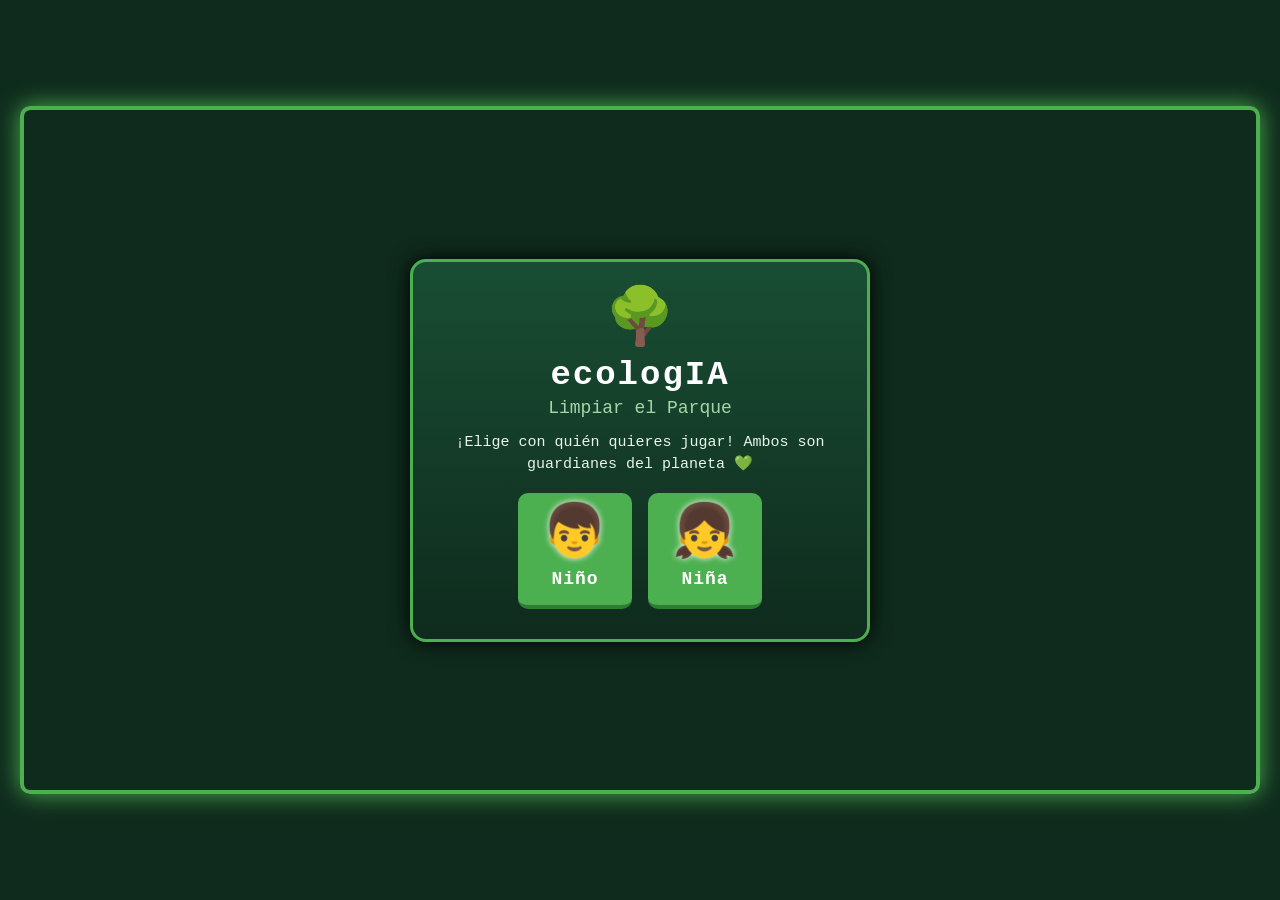
==== commit 95135cc2: "Pantallas opacas, timer oculto en taller, pinceles en taller, macetas mas chicas" ====
--- a/ecologIA-juego.html
+++ b/ecologIA-juego.html
@@ -260,7 +260,7 @@
         .screen {
             position: absolute;
             inset: 0;
-            background: rgba(15, 43, 29, 0.65);
+            background: #0f2b1d;
             display: flex;
             justify-content: center;
             align-items: center;
@@ -696,7 +696,7 @@
             </div>
         </div>
 
-        <div id="congratsScreen" class="screen hidden" style="background:transparent;">
+        <div id="congratsScreen" class="screen hidden">
             <div class="card" style="margin-top:10px;">
                 <div class="logo">🌍</div>
                 <h1>¡Felicidades eres un guardian del planeta!</h1>
@@ -1947,7 +1947,15 @@
             function updateHUD() {
                 $('levelDisplay').textContent = `📈 Misión: ${state.missionIndex + 1}/${MAX_LEVEL}`;
                 $('livesDisplay').textContent = '❤️ '.repeat(Math.max(0, state.lives)) + '🖤 '.repeat(Math.max(0, 3 - state.lives));
-                $('timerDisplay').textContent = `⏱ ${Math.ceil(Math.max(0, state.timer))}`;
+                if (state.missionIndex === 7) {
+                    $('timerDisplay').style.display = 'none';
+                    $('progressFill').style.width = '0%';
+                    $('progressFill').parentElement.style.display = 'none';
+                } else {
+                    $('timerDisplay').style.display = '';
+                    $('progressFill').parentElement.style.display = '';
+                    $('timerDisplay').textContent = `⏱ ${Math.ceil(Math.max(0, state.timer))}`;
+                }
 
                 if (state.mission) {
                     $('missionText').textContent = state.mission.name;
@@ -2291,10 +2299,24 @@
                 tools.forEach((t, i) => {
                     if (state.heldTool === i) return;
                     const isUsed = (phase > t.p);
-                    const size = isUsed ? 30 : (t.p === 2 ? 45 : 60);
                     ctx.globalAlpha = (phase === t.p) ? 1 : (isUsed ? 0.6 : 0.4);
-                    ctx.font = `${size}px "Segoe UI", sans-serif`;
-                    ctx.fillText(t.emoji, t.x, t.y);
+                    if (t.p === 2) {
+                        // pincel con mancha de color
+                        ctx.save();
+                        ctx.translate(t.x, t.y);
+                        ctx.rotate(-0.5);
+                        ctx.fillStyle = '#8d6e63';
+                        ctx.fillRect(-3, -30, 6, 40);
+                        ctx.fillStyle = t.c;
+                        ctx.beginPath();
+                        ctx.arc(0, 30, 8, 0, Math.PI * 2);
+                        ctx.fill();
+                        ctx.restore();
+                    } else {
+                        const size = isUsed ? 30 : 60;
+                        ctx.font = `${size}px "Segoe UI", sans-serif`;
+                        ctx.fillText(t.emoji, t.x, t.y);
+                    }
                     if (!isUsed && t.p !== 2) {
                         ctx.font = 'bold 18px "Segoe UI", sans-serif';
                         ctx.fillStyle = '#fff';
@@ -2898,7 +2920,7 @@
                 ctx.scale(1.7, 1.7);
                 if (type === 'swing') ctx.scale(1.25, 1.25); // columpios más grandes
                 else if (type === 'seesaw') ctx.scale(1.25, 1.25); // sube y baja más grande
-                else if (type === 'planter') ctx.scale(1.4, 1.4); // macetas más grandes
+                else if (type === 'planter') ctx.scale(0.66, 0.66); // macetas
                 switch (type) {
                     case 'ball_arch': {
                         // solo el arco elegido (sin la pelota)
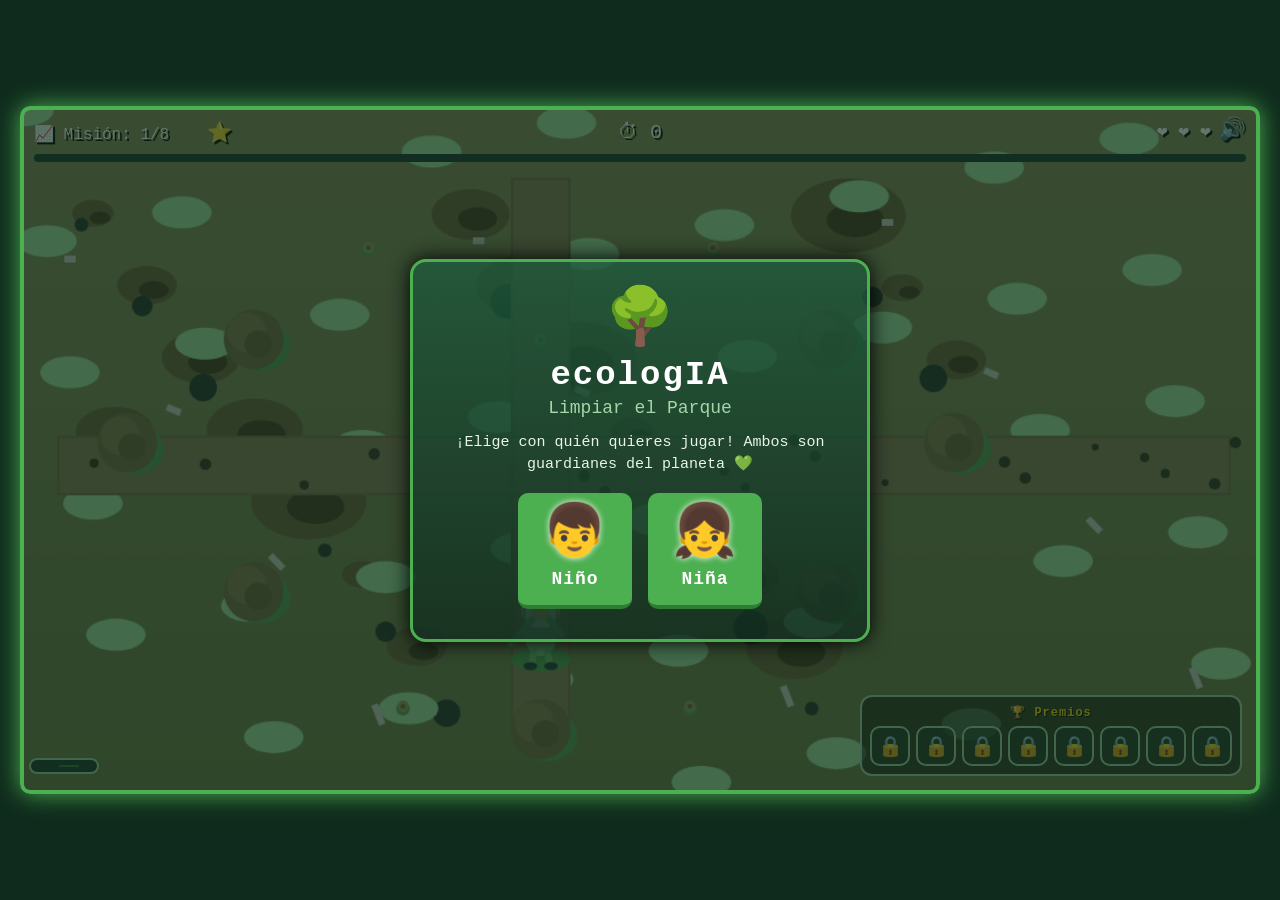
==== commit 757282d8: "Pantalla inicio opaca, imagen intro mas grande, frase entre mision 7 y 8, invencion corregido" ====
--- a/ecologIA-juego.html
+++ b/ecologIA-juego.html
@@ -260,11 +260,14 @@
         .screen {
             position: absolute;
             inset: 0;
-            background: #0f2b1d;
+            background: rgba(15, 43, 29, 0.65);
             display: flex;
             justify-content: center;
             align-items: center;
             z-index: 20;
+        }
+        #startScreen {
+            background: #0f2b1d;
         }
 
         .screen.hidden {
@@ -1793,12 +1796,21 @@
                     } else if (state.missionIndex >= MAX_LEVEL - 1) {
                         win();
                     } else {
-                        showSpeech('¡Misión completada! 🎉');
-                        setTimeout(() => {
-                            hideSpeech();
-                            startMission(state.missionIndex + 1, true);
-                            state.running = true;
-                        }, 2200);
+                        if (state.missionIndex === 6) {
+                            showSpeech('¡Vamos a reutilizar una botella! 🍾');
+                            setTimeout(() => {
+                                hideSpeech();
+                                startMission(state.missionIndex + 1, true);
+                                state.running = true;
+                            }, 3000);
+                        } else {
+                            showSpeech('¡Misión completada! 🎉');
+                            setTimeout(() => {
+                                hideSpeech();
+                                startMission(state.missionIndex + 1, true);
+                                state.running = true;
+                            }, 2200);
+                        }
                     }
                 };
                 next();
@@ -3674,13 +3686,13 @@
                     ctx.textBaseline = 'middle';
                     ctx.shadowColor = '#000';
                     ctx.shadowBlur = 6;
-                    drawItemGraphic(state.missionIntro.icon, W / 2, H / 2 - 50, 64);
+                    drawItemGraphic(state.missionIntro.icon, W / 2, H / 2 - 60, 100);
                     ctx.font = 'bold 48px "Segoe UI", sans-serif';
                     ctx.fillStyle = '#ffffff';
-                    ctx.fillText(state.missionIntro.text, W / 2, H / 2 + 20);
+                    ctx.fillText(state.missionIntro.text, W / 2, H / 2 + 40);
                     ctx.font = '28px "Segoe UI", sans-serif';
                     ctx.fillStyle = '#a5d6a7';
-                    ctx.fillText('Misión ' + (state.missionIndex + 1) + ' de ' + MAX_LEVEL, W / 2, H / 2 + 65);
+                    ctx.fillText('Misión ' + (state.missionIndex + 1) + ' de ' + MAX_LEVEL, W / 2, H / 2 + 85);
                     ctx.shadowBlur = 0;
                 }
             }
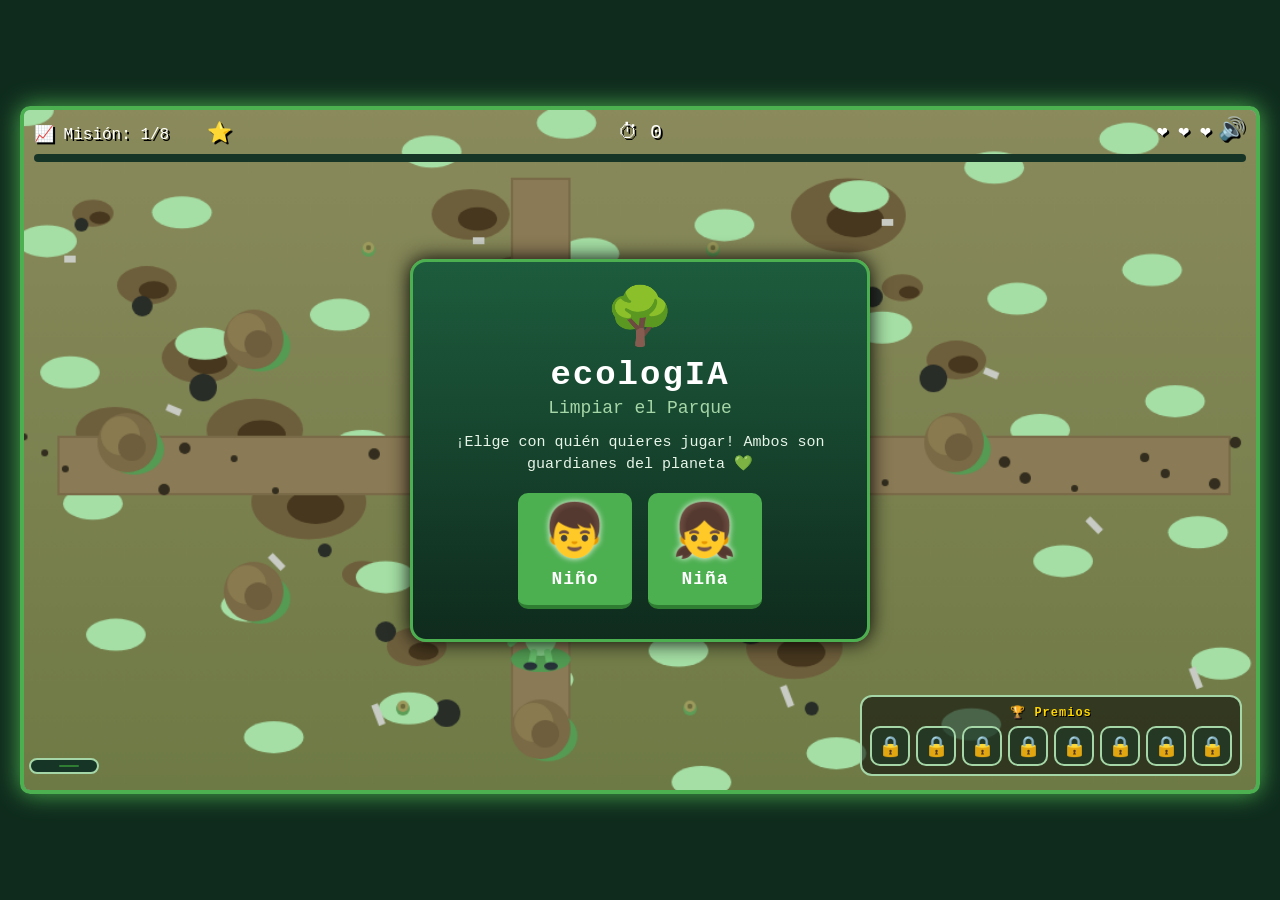
==== commit 0fec338e: "Fondo transparente, solo cuadros opacos, sin +15 al recolectar" ====
--- a/ecologIA-juego.html
+++ b/ecologIA-juego.html
@@ -260,22 +260,19 @@
         .screen {
             position: absolute;
             inset: 0;
-            background: rgba(15, 43, 29, 0.65);
+            background: transparent;
             display: flex;
             justify-content: center;
             align-items: center;
             z-index: 20;
         }
-        #startScreen {
-            background: #0f2b1d;
-        }
 
         .screen.hidden {
             display: none;
         }
 
         .card {
-            background: linear-gradient(180deg, rgba(29, 92, 61, 0.7), rgba(15, 43, 29, 0.7));
+            background: linear-gradient(180deg, #1d5c3d, #0f2b1d);
             border: 3px solid #4caf50;
             border-radius: 16px;
             padding: 30px 36px;
@@ -1233,12 +1230,10 @@
                         // solo se puede agarrar lo que pide la misión
                         if (!state.mission.accepts.includes(it.emoji)) continue;
                         state.items.splice(i, 1);
-                        const pts = 15;
-                        state.score += pts;
+                        state.score += 15;
                         state.lastCollected = it.emoji;
                         state.lastCollectedAlpha = 1;
                         spawnParticles(it.x, it.y, '#ffd54f');
-                        popup(it.x, it.y - 20, `+${pts}`, '#fff176');
                         if (!state.roundFacts.includes(it.fact)) state.roundFacts.push(it.fact);
                         sfxPick();
 
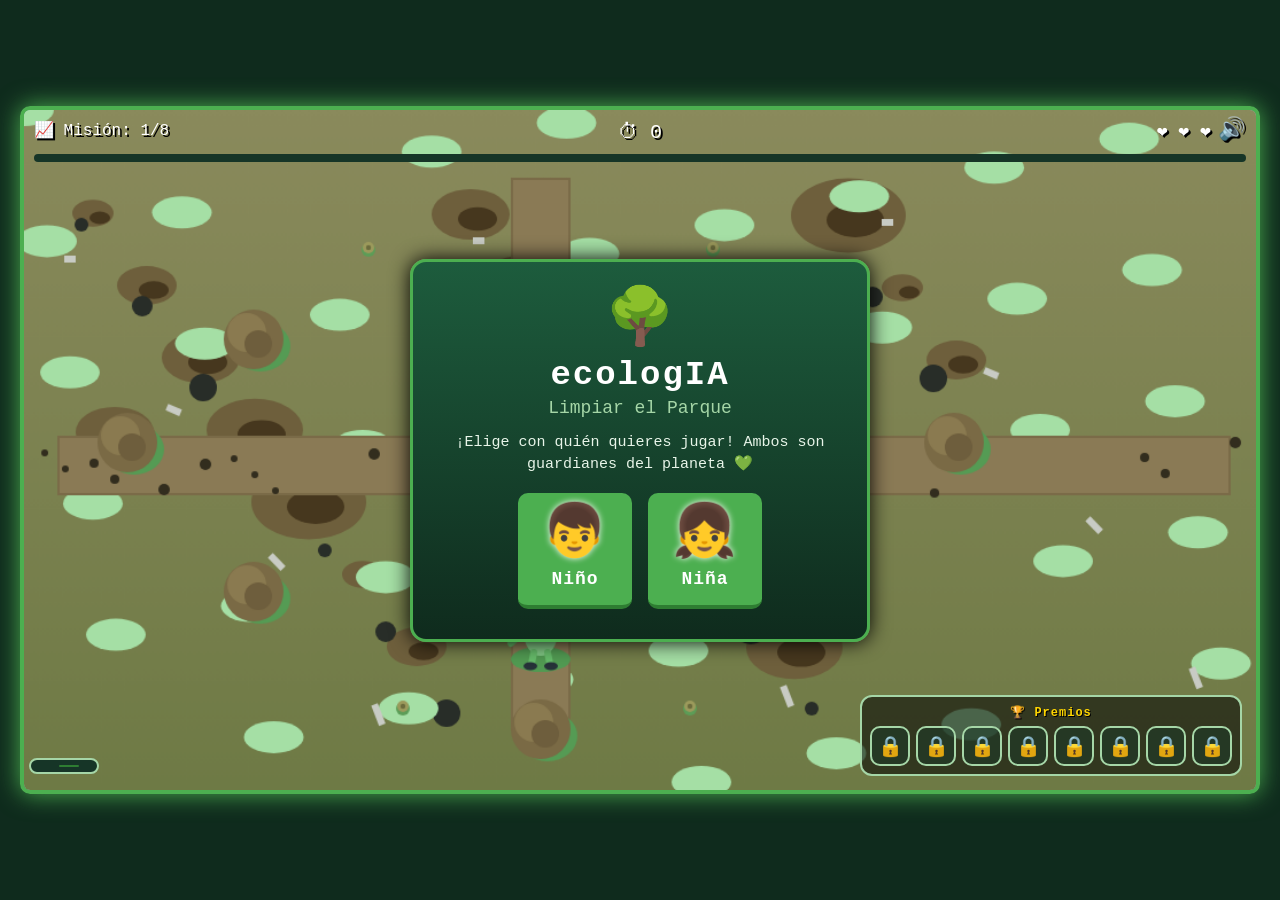
==== commit 7a4e9b05: "Boton de atajo eliminado" ====
--- a/ecologIA-juego.html
+++ b/ecologIA-juego.html
@@ -585,7 +585,6 @@
         <div id="ui">
             <div class="left">
                 <span id="levelDisplay">📈 Nivel: 1</span>
-                <button id="cheatBtn" style="pointer-events:auto; background:transparent; border:none; color:white; font-size:20px; cursor:pointer; text-shadow:2px 2px 0 #000; padding:0; margin-left:10px; box-shadow:none;" title="Atajo">⭐</button>
             </div>
         </div>
 
@@ -3805,30 +3804,6 @@
 
                 $('volleyBtn').addEventListener('click', () => chooseBallVariant('volley'));
 
-                $('cheatBtn').addEventListener('click', () => {
-                    const pwd = prompt('Ingresa la clave:');
-                    if (pwd === 'Lumi') {
-                        // Otorga los primeros 6 premios
-                        for (let i = 0; i < 6; i++) {
-                            const m = MISSIONS[i];
-                            const pr = state.prizes.find((p) => p.type === m.prize);
-                            if (pr) { pr.owned = true; }
-                            else { state.prizes.push({ type: m.prize, owned: true, placed: false, x: 0, y: 0 }); }
-                        }
-                        updateBoard();
-                        // El parque se vuelve más limpio
-                        state.cleanCount = 6;
-                        // Salta a la misión 7 (índice 6)
-                        startMission(6, false);
-                        // Remover la basura de las misiones anteriores para que el parque luzca limpio
-                        state.items = state.items.filter(it => it.missionIdx >= 6);
-                        
-                        alert('¡Truco activado! Misión 7 y premios anteriores desbloqueados.');
-                    } else if (pwd !== null) {
-                        alert('Clave incorrecta');
-                    }
-                });
-
                 $('musicBtn').addEventListener('click', () => {
                     if (!natureMusic.started) { ensureAudio(); natureMusic.start(); }
                     const m = !natureMusic.muted;
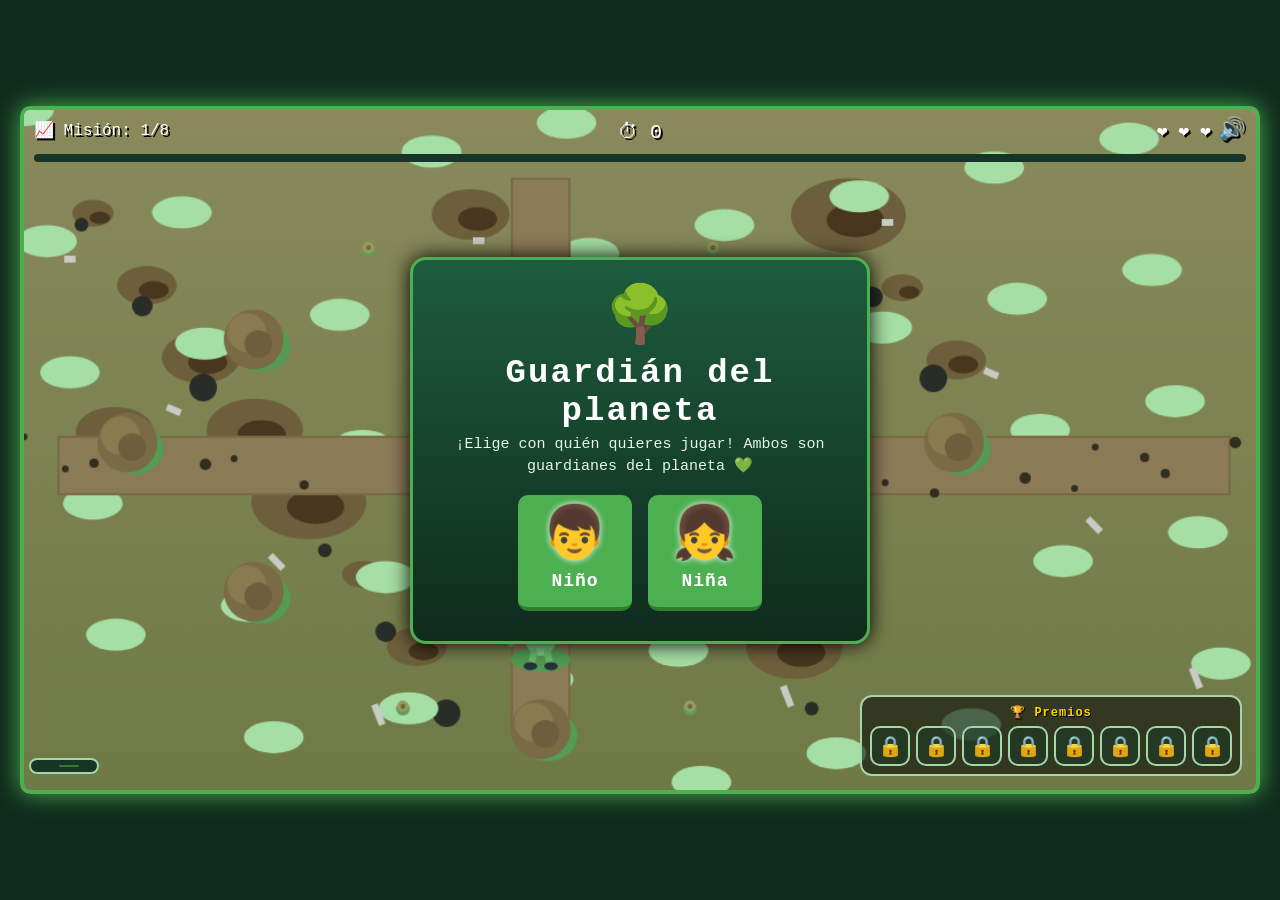
==== commit f48b0b6b: "feat: Rename game to Guardián del planeta" ====
--- a/ecologIA-juego.html
+++ b/ecologIA-juego.html
@@ -5,7 +5,7 @@
     <meta charset="UTF-8">
     <meta name="viewport"
         content="width=device-width, initial-scale=1.0, maximum-scale=1.0, user-scalable=no, viewport-fit=cover">
-    <title>ecologIA: Limpiar el Parque</title>
+    <title>Guardián del planeta</title>
     <style>
         * {
             margin: 0;
@@ -652,8 +652,7 @@
         <div id="selectScreen" class="screen">
             <div class="card">
                 <div class="logo">🌳</div>
-                <h1>ecologIA</h1>
-                <p class="subtitle">Limpiar el Parque</p>
+                <h1>Guardián del planeta</h1>
                 <p class="intro">¡Elige con quién quieres jugar! Ambos son guardianes del planeta 💚</p>
                 <div class="char-select">
                     <button id="boyBtn" class="char-option">
@@ -671,8 +670,7 @@
         <div id="startScreen" class="screen hidden">
             <div class="card">
                 <div class="logo">🌳</div>
-                <h1>ecologIA</h1>
-                <p class="subtitle">Limpiar el Parque</p>
+                <h1>Guardián del planeta</h1>
                 <p class="intro">El parque está sucio y descuidado. Completa cada misión recogiendo sólo la basura que
                     indica antes de que el tiempo se agote. Cada premio que ganes caerá en el tablero de abajo 🏆, y
                     cuando termines de limpiar el parque podrás colocarlos donde quieras. ¡Sé el guardian que el planeta
@@ -706,7 +704,7 @@
     </div>
 
     <script>
-        /* ecologIA: Limpiar el Parque - Motor del juego */
+        /* Guardián del planeta - Motor del juego */
         (() => {
             'use strict';
 
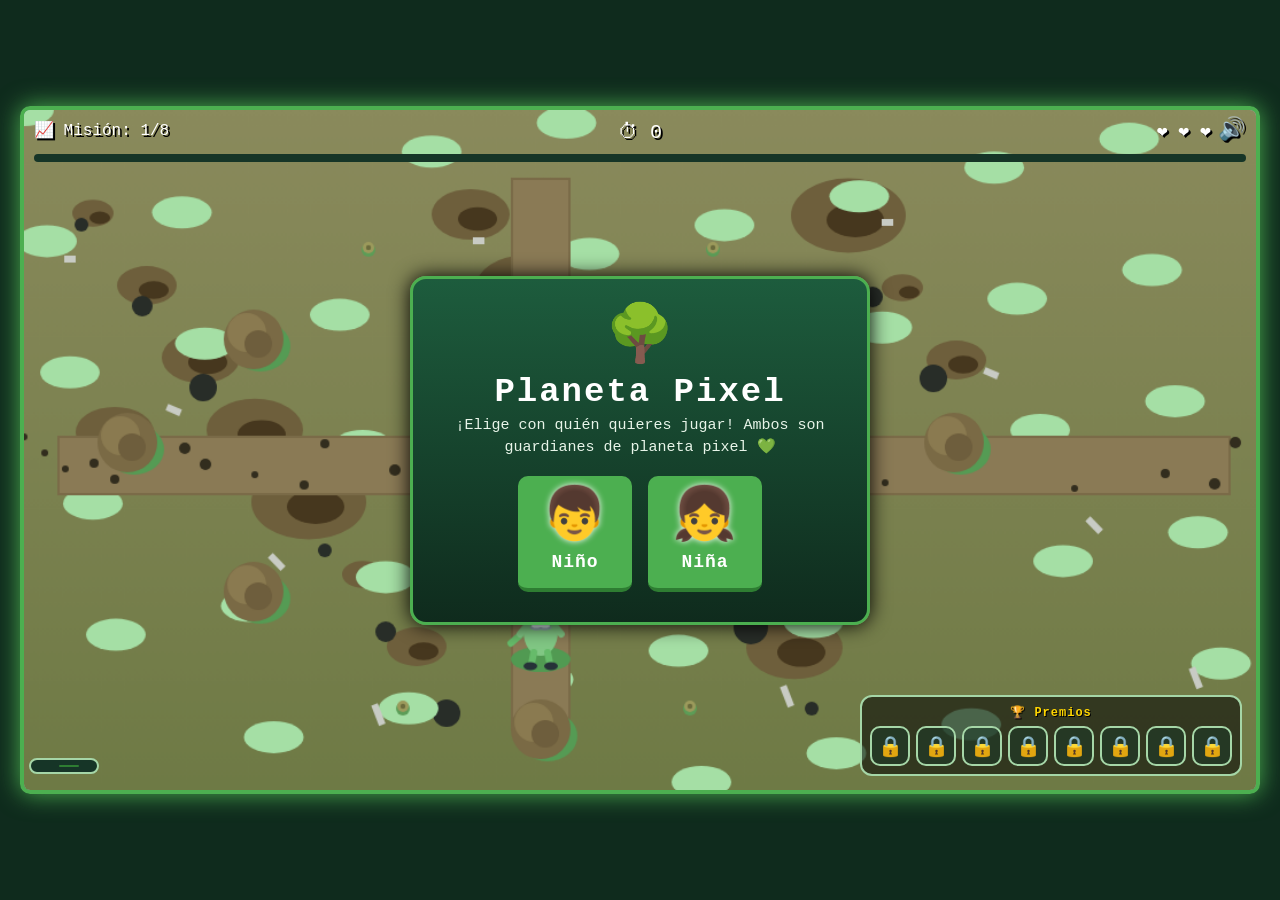
==== commit 640f642d: "Cambio 'guardian del planeta' a 'planeta pixel'" ====
--- a/ecologIA-juego.html
+++ b/ecologIA-juego.html
@@ -5,7 +5,7 @@
     <meta charset="UTF-8">
     <meta name="viewport"
         content="width=device-width, initial-scale=1.0, maximum-scale=1.0, user-scalable=no, viewport-fit=cover">
-    <title>Guardián del planeta</title>
+    <title>Planeta Pixel</title>
     <style>
         * {
             margin: 0;
@@ -652,8 +652,8 @@
         <div id="selectScreen" class="screen">
             <div class="card">
                 <div class="logo">🌳</div>
-                <h1>Guardián del planeta</h1>
-                <p class="intro">¡Elige con quién quieres jugar! Ambos son guardianes del planeta 💚</p>
+                <h1>Planeta Pixel</h1>
+                <p class="intro">¡Elige con quién quieres jugar! Ambos son guardianes de planeta pixel 💚</p>
                 <div class="char-select">
                     <button id="boyBtn" class="char-option">
                         <span class="char-face boy-face">👦</span>
@@ -670,10 +670,10 @@
         <div id="startScreen" class="screen hidden">
             <div class="card">
                 <div class="logo">🌳</div>
-                <h1>Guardián del planeta</h1>
+                <h1>Planeta Pixel</h1>
                 <p class="intro">El parque está sucio y descuidado. Completa cada misión recogiendo sólo la basura que
                     indica antes de que el tiempo se agote. Cada premio que ganes caerá en el tablero de abajo 🏆, y
-                    cuando termines de limpiar el parque podrás colocarlos donde quieras. ¡Sé el guardian que el planeta
+                    cuando termines de limpiar el parque podrás colocarlos donde quieras. ¡Sé el guardian que planeta pixel
                     necesita!</p>
                 <div class="instructions">
                     <div><span class="key">WASD</span> / <span class="key">←↑↓→</span> Mover</div>
@@ -696,7 +696,7 @@
         <div id="congratsScreen" class="screen hidden">
             <div class="card" style="margin-top:10px;">
                 <div class="logo">🌍</div>
-                <h1>¡Felicidades eres un guardian del planeta!</h1>
+                <h1>¡Felicidades eres un guardian de planeta pixel!</h1>
                 <p class="tip">Gracias por cuidar nuestro hogar. Cada acción cuenta para un futuro mejor.</p>
                 <button id="guardianBtn">Cuidaré el planeta</button>
             </div>
@@ -704,7 +704,7 @@
     </div>
 
     <script>
-        /* Guardián del planeta - Motor del juego */
+        /* Planeta Pixel - Motor del juego */
         (() => {
             'use strict';
 
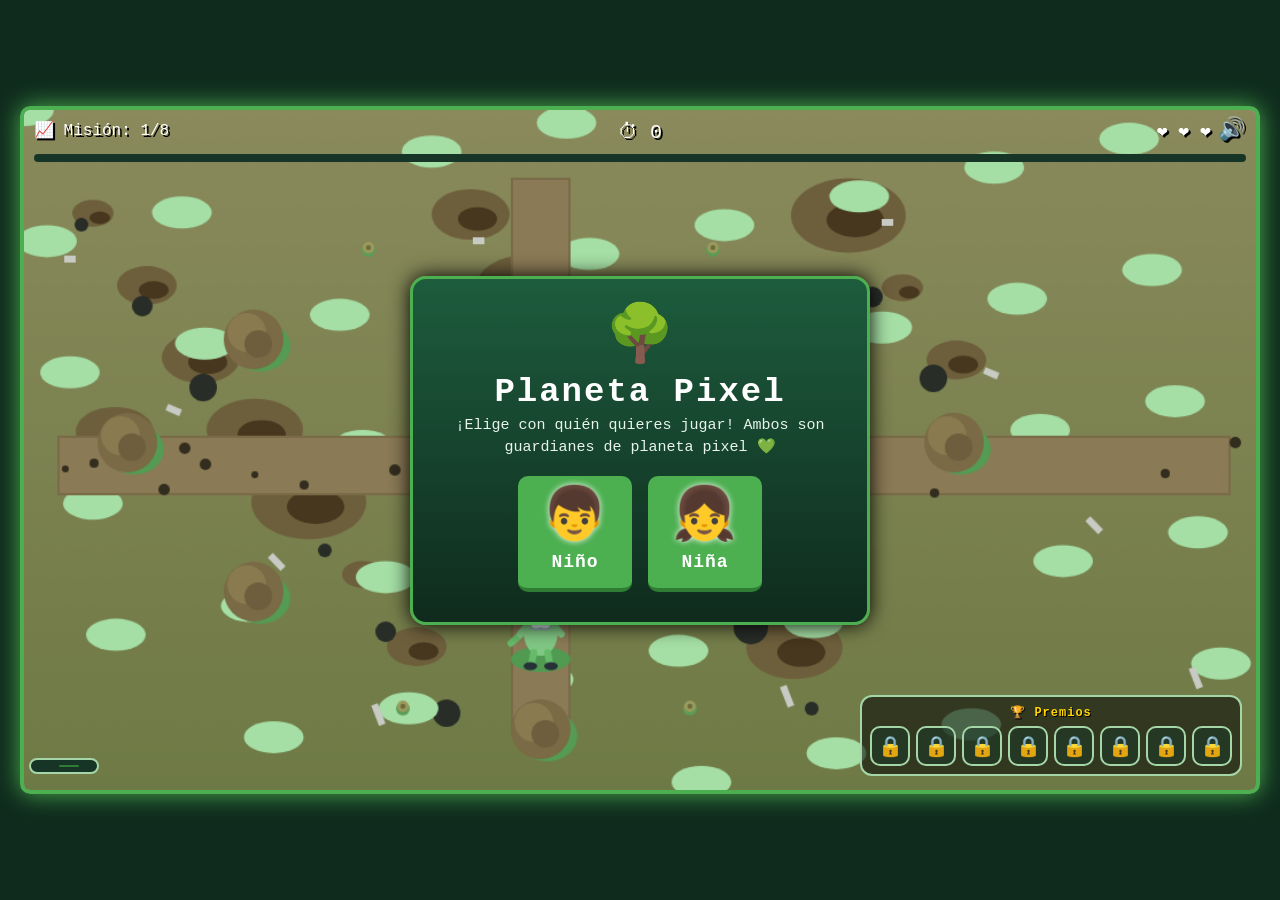
==== commit dc38d103: "Texto de felicitaciones restaurado a 'guardian del planeta'" ====
--- a/ecologIA-juego.html
+++ b/ecologIA-juego.html
@@ -696,7 +696,7 @@
         <div id="congratsScreen" class="screen hidden">
             <div class="card" style="margin-top:10px;">
                 <div class="logo">🌍</div>
-                <h1>¡Felicidades eres un guardian de planeta pixel!</h1>
+                <h1>¡Felicidades eres un guardian del planeta!</h1>
                 <p class="tip">Gracias por cuidar nuestro hogar. Cada acción cuenta para un futuro mejor.</p>
                 <button id="guardianBtn">Cuidaré el planeta</button>
             </div>
